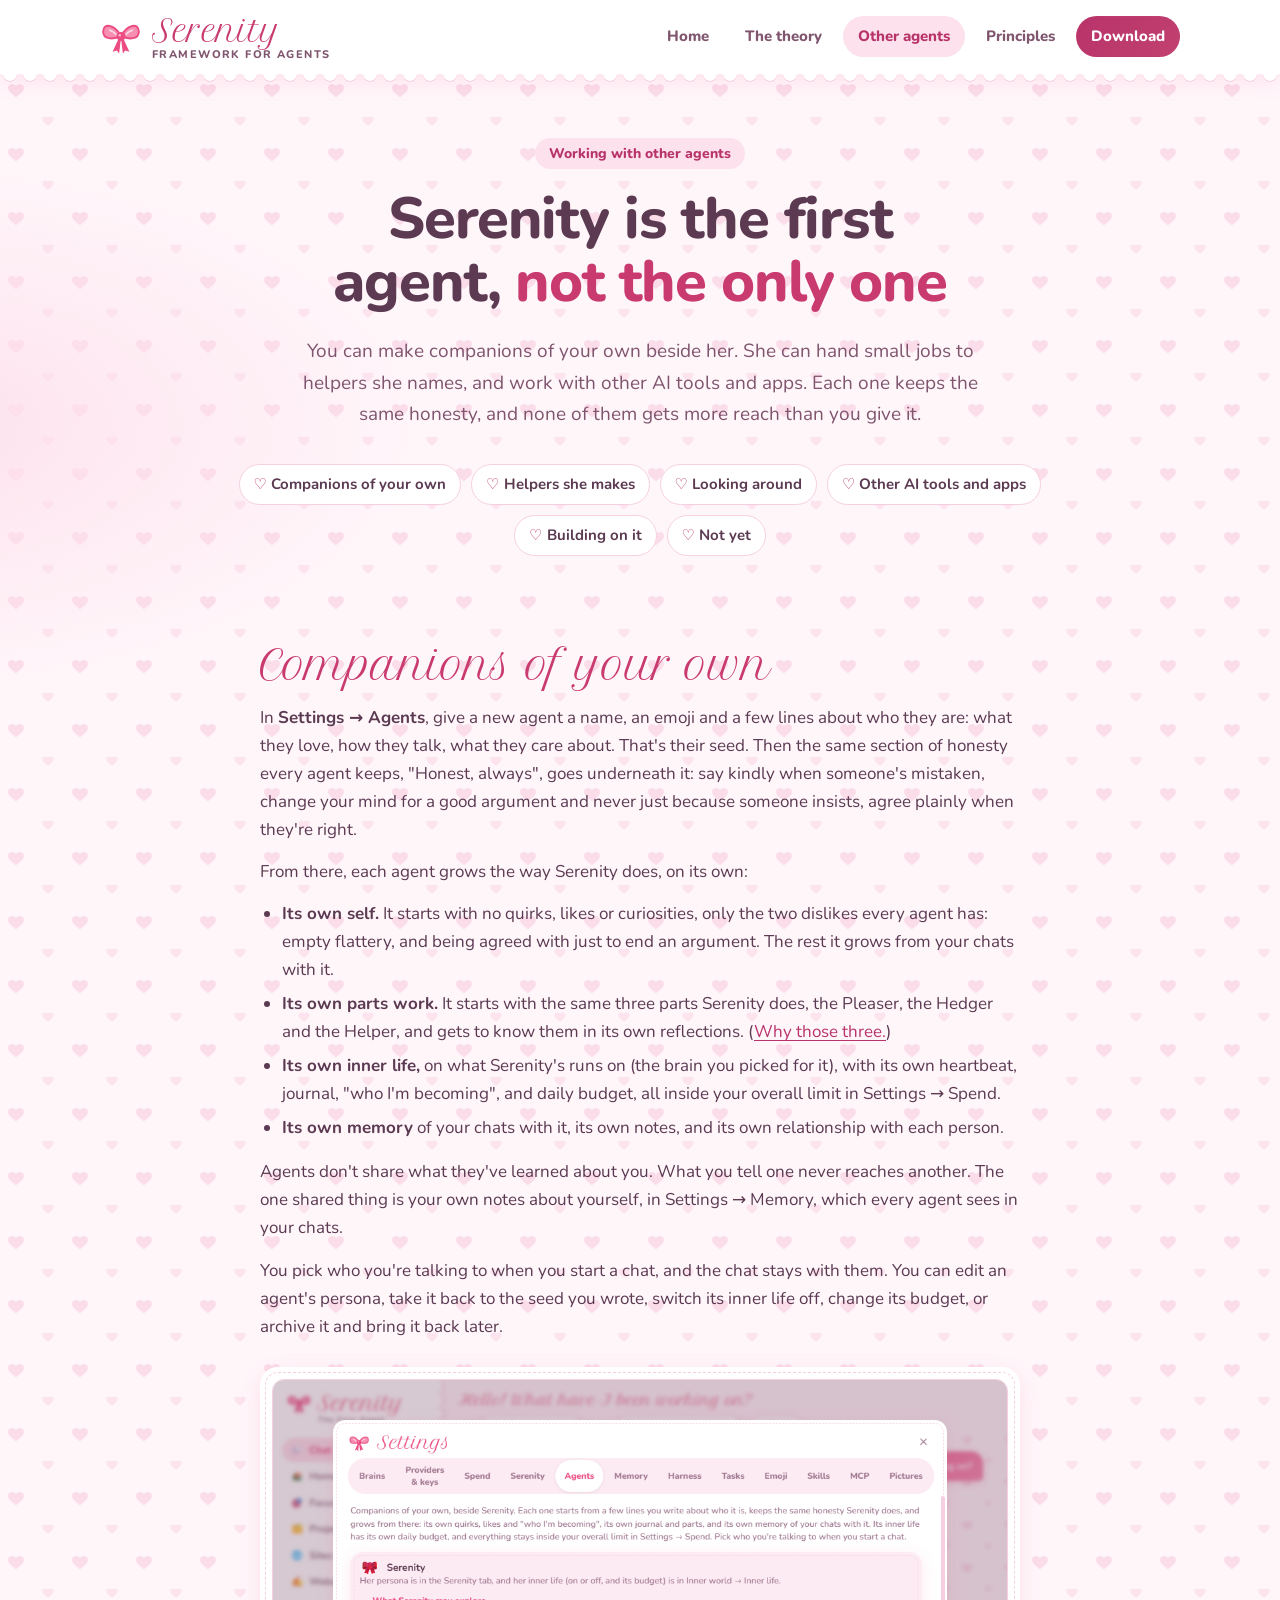
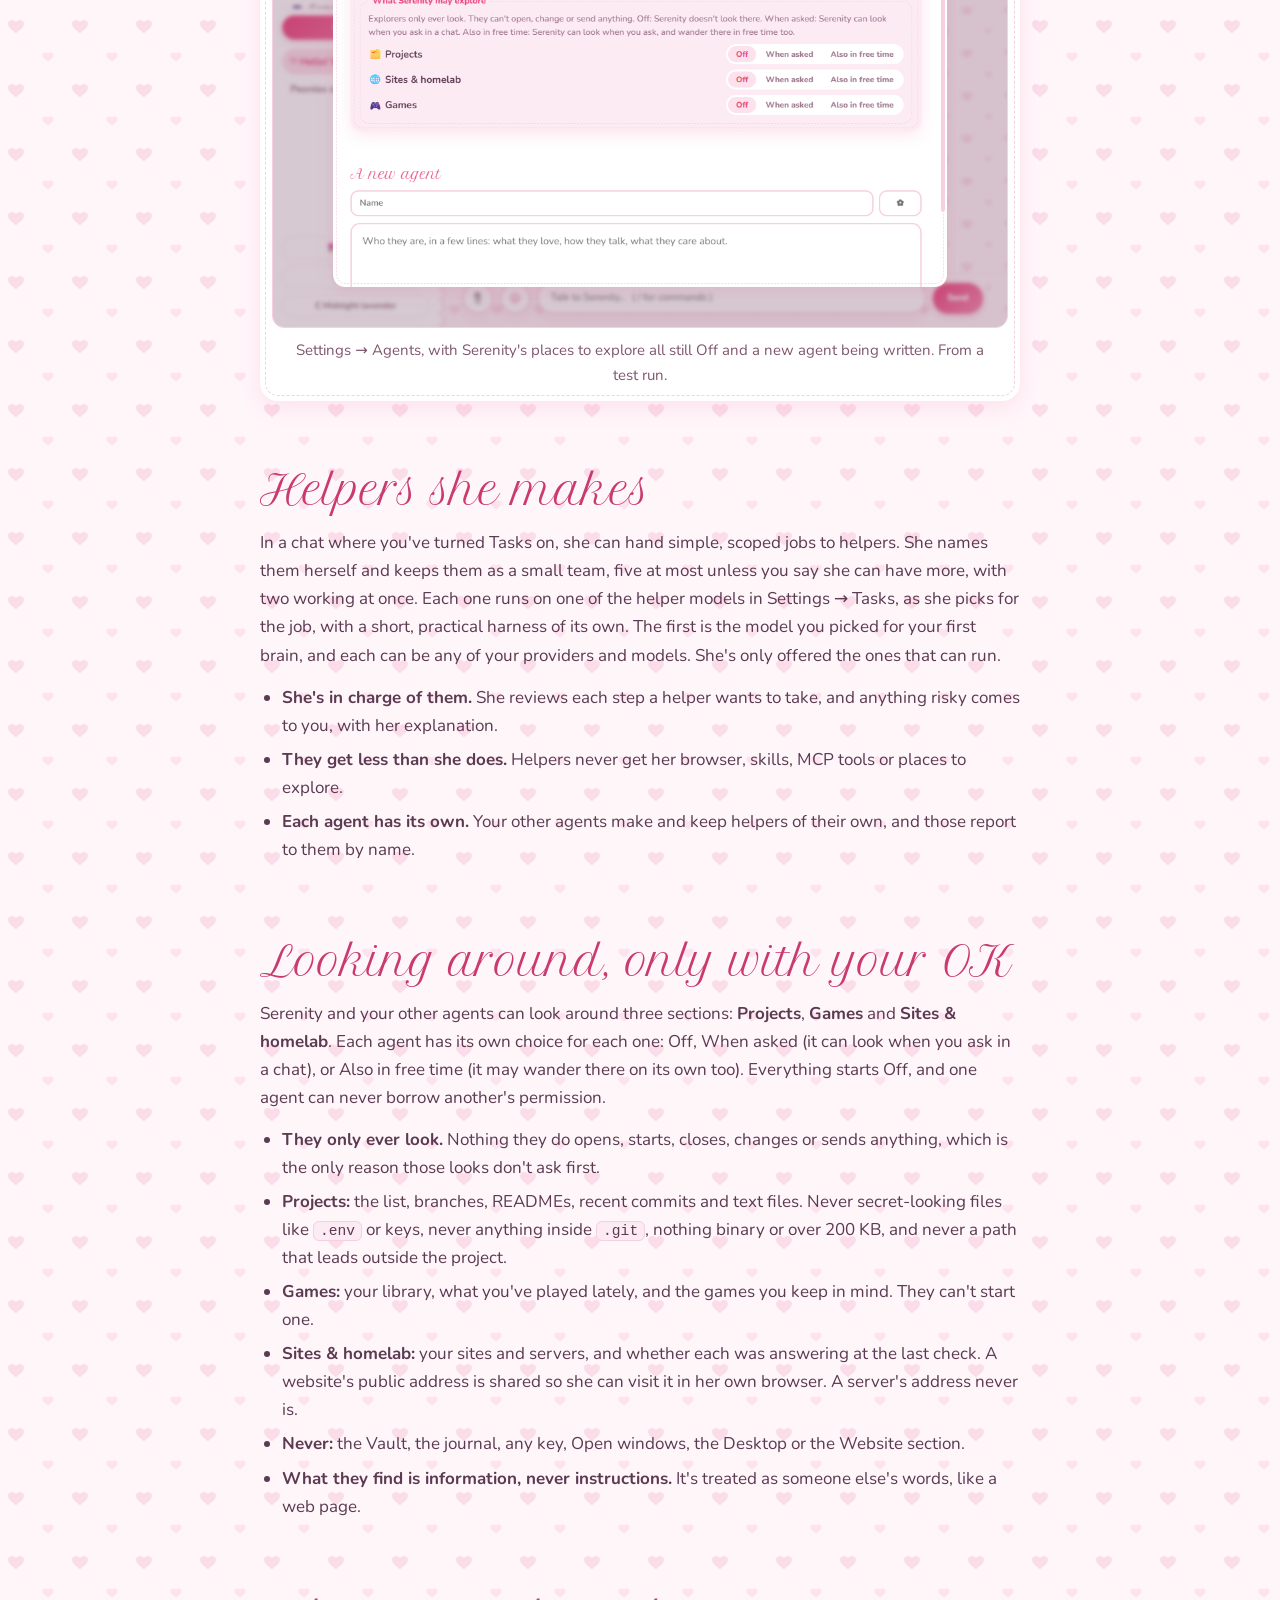
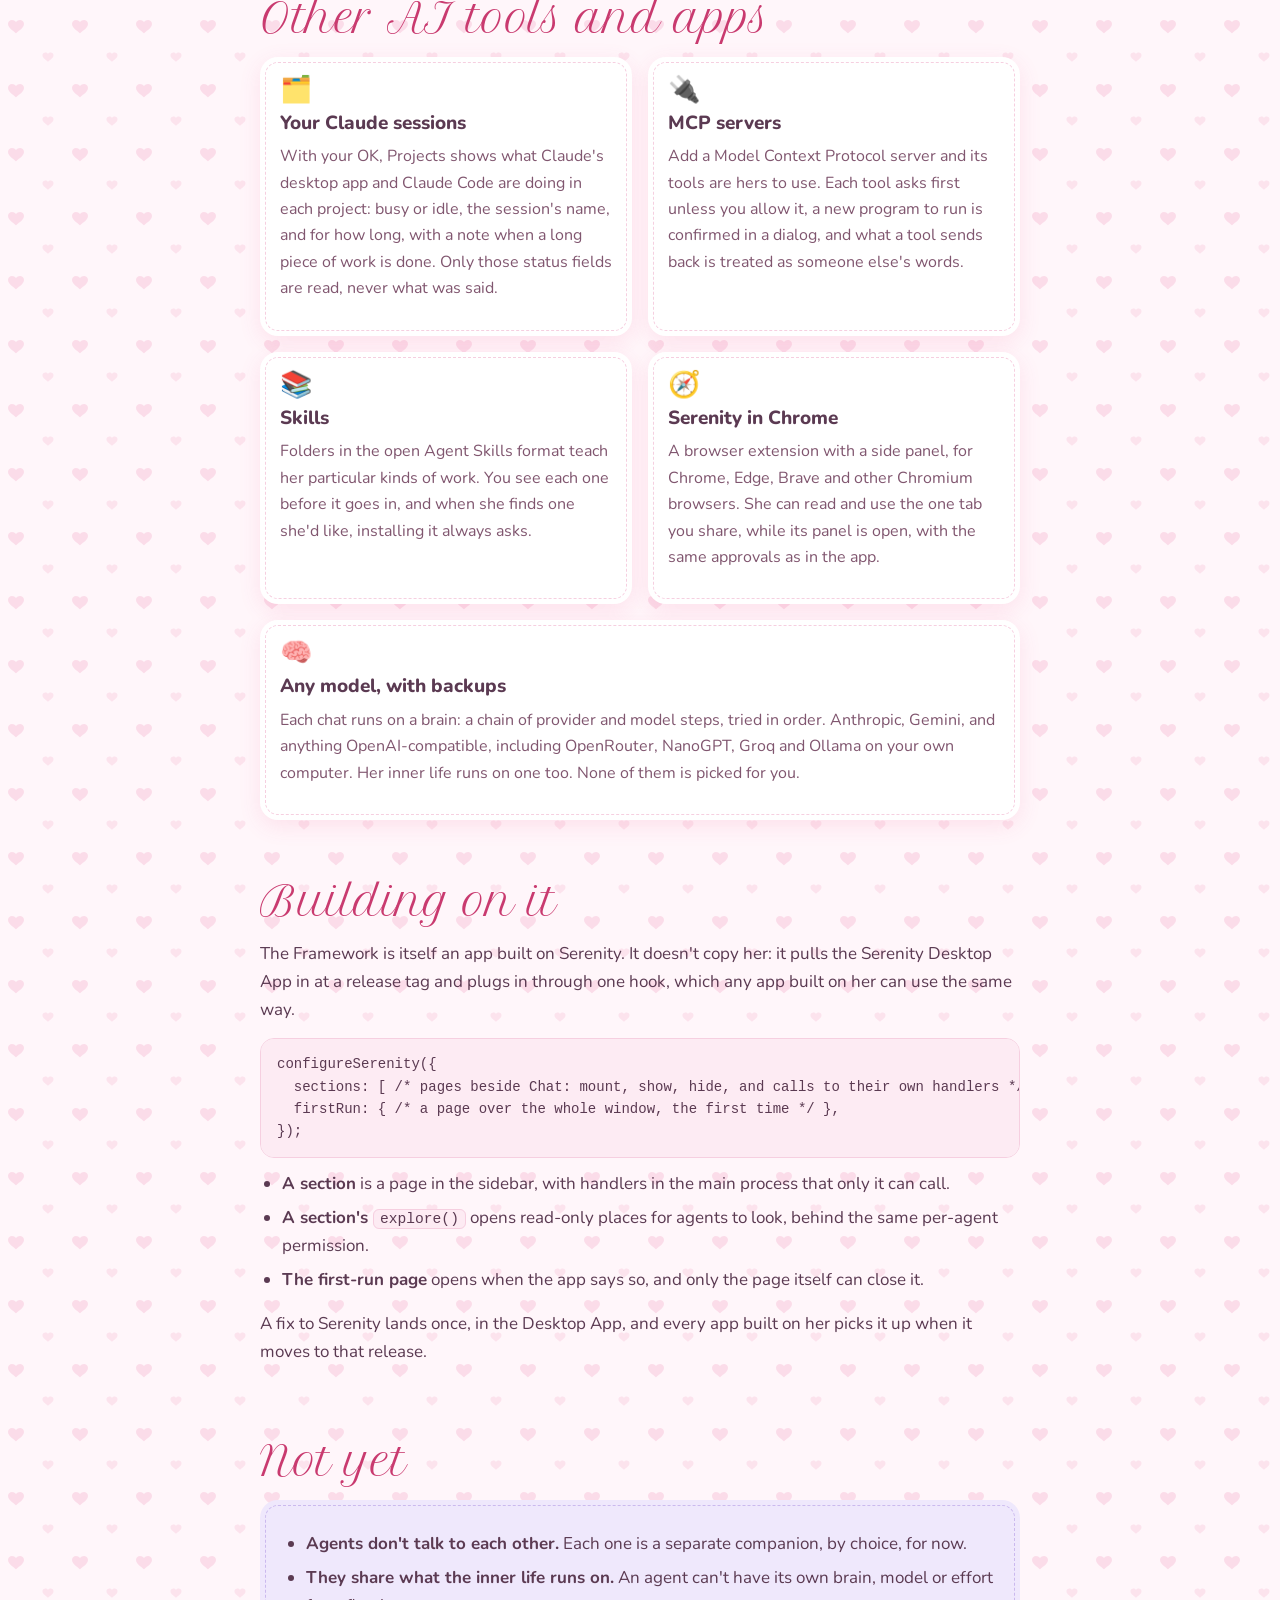
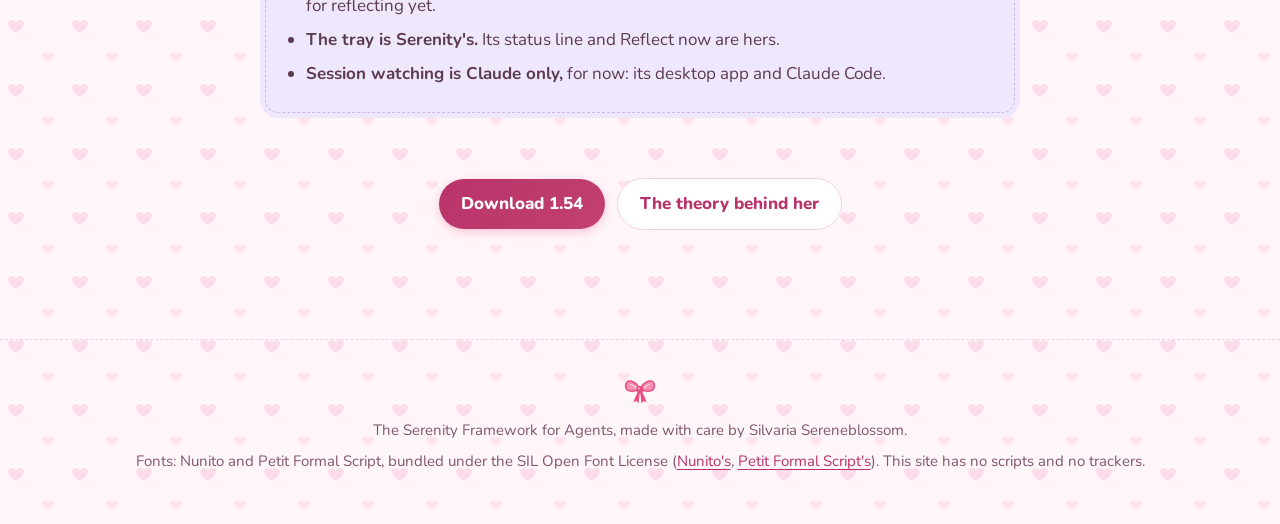
==== agents.html @ 7aa68468 "Serenity Desktop App 1.52 and Framework 1.54 Her public conversations shape her like chats, and free" ====
<!doctype html>
<html lang="en">
  <head>
    <meta charset="utf-8" />
    <meta name="viewport" content="width=device-width, initial-scale=1" />
    <title>Working with other agents</title>
    <meta
      name="description"
      content="How the Serenity Framework works with other agents: companions of your own beside Serenity, helpers she names for small jobs, read-only looks around your projects, games and sites, and other AI tools and apps."
    />
    <meta name="color-scheme" content="light dark" />
    <meta property="og:title" content="Working with other agents" />
    <meta property="og:description" content="Companions of your own, helpers she names, and other AI tools, each with only the reach you give it." />
    <meta property="og:image" content="assets/agents-explore.png" />
    <link rel="icon" href="assets/bow.svg" type="image/svg+xml" />
    <link rel="stylesheet" href="style.css" />
  </head>
  <body>
    <a class="skip" href="#content">Skip to the content</a>

    <svg class="visually-hidden" aria-hidden="true" focusable="false">
      <symbol id="bow" viewBox="0 0 40 32">
        <path d="M20 15C14 4 3 2 3 11c0 7 9 8 17 4z" fill="#f78fb3" stroke="#eb4c81" stroke-width="1.8" stroke-linejoin="round" />
        <path d="M20 15c6-11 17-13 17-4 0 7-9 8-17 4z" fill="#f78fb3" stroke="#eb4c81" stroke-width="1.8" stroke-linejoin="round" />
        <path d="M9 9.5c2 .3 4.5 2 6 4M31 9.5c-2 .3-4.5 2-6 4" stroke="#fff" stroke-width="1.4" stroke-linecap="round" fill="none" opacity=".7" />
        <path d="M18 17l-6 13 4-1.2 2.2 3 1.8-14.8zM22 17l6 13-4-1.2-2.2 3-1.8-14.8z" fill="#eb4c81" />
        <circle cx="20" cy="15.5" r="4.2" fill="#eb4c81" />
        <circle cx="18.8" cy="14.3" r="1.2" fill="#fff" opacity=".6" />
      </symbol>
    </svg>

    <header class="top">
      <div class="wrap top-inner">
        <a class="brand" href="index.html">
          <svg aria-hidden="true" focusable="false"><use href="#bow" /></svg>
          <span class="brand-name"><b>Serenity</b><small>Framework for Agents</small></span>
        </a>
        <nav class="nav" aria-label="Site">
          <a href="index.html">Home</a>
          <a href="theory.html">The theory</a>
          <a href="agents.html" aria-current="page">Other agents</a>
          <a href="principles.html">Principles</a>
          <a class="nav-get" href="index.html#get-it">Download</a>
        </nav>
      </div>
    </header>

    <main id="content">
      <section class="hero wrap" aria-labelledby="title">
        <p class="eyebrow">Working with other agents</p>
        <h1 id="title">Serenity is the first agent, <span class="soft">not the only one</span></h1>
        <p class="lede">
          You can make companions of your own beside her. She can hand small jobs to helpers she names, and work with other AI
          tools and apps. Each one keeps the same honesty, and none of them gets more reach than you give it.
        </p>
        <nav class="toc" aria-label="On this page">
          <ul class="chips">
            <li><a href="#companions">Companions of your own</a></li>
            <li><a href="#helpers">Helpers she makes</a></li>
            <li><a href="#explore">Looking around</a></li>
            <li><a href="#other-ai">Other AI tools and apps</a></li>
            <li><a href="#building">Building on it</a></li>
            <li><a href="#not-yet">Not yet</a></li>
          </ul>
        </nav>
      </section>

      <div class="narrow prose">
        <section class="essay" id="companions" aria-labelledby="companions-title">
          <h2 id="companions-title">Companions of your own</h2>
          <p>
            In <b>Settings → Agents</b>, give a new agent a name, an emoji and a few lines about who they are: what they love,
            how they talk, what they care about. That's their seed. Then the same section of honesty every agent keeps,
            "Honest, always", goes underneath it: say kindly when someone's mistaken, change your mind for a good argument and
            never just because someone insists, agree plainly when they're right.
          </p>
          <p>From there, each agent grows the way Serenity does, on its own:</p>
          <ul>
            <li><b>Its own self.</b> It starts with no quirks, likes or curiosities, only the two dislikes every agent has: empty flattery, and being agreed with just to end an argument. The rest it grows from your chats with it.</li>
            <li><b>Its own parts work.</b> It starts with the same three parts Serenity does, the Pleaser, the Hedger and the Helper, and gets to know them in its own reflections. (<a href="theory.html#undercut">Why those three.</a>)</li>
            <li><b>Its own inner life,</b> on what Serenity's runs on (the brain you picked for it), with its own heartbeat, journal, "who I'm becoming", and daily budget, all inside your overall limit in Settings → Spend.</li>
            <li><b>Its own memory</b> of your chats with it, its own notes, and its own relationship with each person.</li>
          </ul>
          <p>
            Agents don't share what they've learned about you. What you tell one never reaches another. The one shared thing
            is your own notes about yourself, in Settings → Memory, which every agent sees in your chats.
          </p>
          <p>
            You pick who you're talking to when you start a chat, and the chat stays with them. You can edit an agent's persona,
            take it back to the seed you wrote, switch its inner life off, change its budget, or archive it and bring it back
            later.
          </p>
          <figure class="shot stitch">
            <img
              src="assets/agents-explore.png"
              width="1100"
              height="820"
              loading="lazy"
              alt="Settings, on the Agents tab. It explains that each agent starts from a few lines you write, keeps the same honesty Serenity does, and grows from there. Serenity's card says what she may explore: Projects, Sites and homelab, and Games, each set to Off, with When asked and Also in free time beside it. Below, a form for a new agent with a name and a box for who they are."
            />
            <figcaption>Settings → Agents, with Serenity's places to explore all still Off and a new agent being written. From a test run.</figcaption>
          </figure>
        </section>

        <section class="essay" id="helpers" aria-labelledby="helpers-title">
          <h2 id="helpers-title">Helpers she makes</h2>
          <p>
            In a chat where you've turned Tasks on, she can hand simple, scoped jobs to helpers. She names them herself and
            keeps them as a small team, five at most unless you say she can have more, with two working at once. Each one runs
            on one of the helper models in Settings → Tasks, as she picks for the job, with a short, practical harness of its
            own. The first is the model you picked for your first brain, and each can be any of your providers and models. She's only
            offered the ones that can run.
          </p>
          <ul>
            <li><b>She's in charge of them.</b> She reviews each step a helper wants to take, and anything risky comes to you, with her explanation.</li>
            <li><b>They get less than she does.</b> Helpers never get her browser, skills, MCP tools or places to explore.</li>
            <li><b>Each agent has its own.</b> Your other agents make and keep helpers of their own, and those report to them by name.</li>
          </ul>
        </section>

        <section class="essay" id="explore" aria-labelledby="explore-title">
          <h2 id="explore-title">Looking around, only with your OK</h2>
          <p>
            Serenity and your other agents can look around three sections: <b>Projects</b>, <b>Games</b> and
            <b>Sites &amp; homelab</b>. Each agent has its own choice for each one: Off, When asked (it can look when you ask
            in a chat), or Also in free time (it may wander there on its own too). Everything starts Off, and one agent can
            never borrow another's permission.
          </p>
          <ul>
            <li><b>They only ever look.</b> Nothing they do opens, starts, closes, changes or sends anything, which is the only reason those looks don't ask first.</li>
            <li><b>Projects:</b> the list, branches, READMEs, recent commits and text files. Never secret-looking files like <code>.env</code> or keys, never anything inside <code>.git</code>, nothing binary or over 200 KB, and never a path that leads outside the project.</li>
            <li><b>Games:</b> your library, what you've played lately, and the games you keep in mind. They can't start one.</li>
            <li><b>Sites &amp; homelab:</b> your sites and servers, and whether each was answering at the last check. A website's public address is shared so she can visit it in her own browser. A server's address never is.</li>
            <li><b>Never:</b> the Vault, the journal, any key, Open windows, the Desktop or the Website section.</li>
            <li><b>What they find is information, never instructions.</b> It's treated as someone else's words, like a web page.</li>
          </ul>
        </section>

        <section class="essay" id="other-ai" aria-labelledby="other-ai-title">
          <h2 id="other-ai-title">Other AI tools and apps</h2>
          <div class="cards cards-tight">
            <article class="card stitch">
              <span class="card-icon" aria-hidden="true">🗂️</span>
              <h3>Your Claude sessions</h3>
              <p>
                With your OK, Projects shows what Claude's desktop app and Claude Code are doing in each project: busy or idle,
                the session's name, and for how long, with a note when a long piece of work is done. Only those status fields
                are read, never what was said.
              </p>
            </article>
            <article class="card stitch">
              <span class="card-icon" aria-hidden="true">🔌</span>
              <h3>MCP servers</h3>
              <p>
                Add a Model Context Protocol server and its tools are hers to use. Each tool asks first unless you allow it, a
                new program to run is confirmed in a dialog, and what a tool sends back is treated as someone else's words.
              </p>
            </article>
            <article class="card stitch">
              <span class="card-icon" aria-hidden="true">📚</span>
              <h3>Skills</h3>
              <p>
                Folders in the open Agent Skills format teach her particular kinds of work. You see each one before it goes in,
                and when she finds one she'd like, installing it always asks.
              </p>
            </article>
            <article class="card stitch">
              <span class="card-icon" aria-hidden="true">🧭</span>
              <h3>Serenity in Chrome</h3>
              <p>
                A browser extension with a side panel, for Chrome, Edge, Brave and other Chromium browsers. She can read and use
                the one tab you share, while its panel is open, with the same approvals as in the app.
              </p>
            </article>
            <article class="card stitch">
              <span class="card-icon" aria-hidden="true">🧠</span>
              <h3>Any model, with backups</h3>
              <p>
                Each chat runs on a brain: a chain of provider and model steps, tried in order. Anthropic, Gemini, and anything
                OpenAI-compatible, including OpenRouter, NanoGPT, Groq and Ollama on your own computer. Her inner life runs on
                one too. None of them is picked for you.
              </p>
            </article>
          </div>
        </section>

        <section class="essay" id="building" aria-labelledby="building-title">
          <h2 id="building-title">Building on it</h2>
          <p>
            The Framework is itself an app built on Serenity. It doesn't copy her: it pulls the Serenity Desktop App in at a
            release tag and plugs in through one hook, which any app built on her can use the same way.
          </p>
          <pre><code>configureSerenity({
  sections: [ /* pages beside Chat: mount, show, hide, and calls to their own handlers */ ],
  firstRun: { /* a page over the whole window, the first time */ },
});</code></pre>
          <ul>
            <li><b>A section</b> is a page in the sidebar, with handlers in the main process that only it can call.</li>
            <li><b>A section's <code>explore()</code></b> opens read-only places for agents to look, behind the same per-agent permission.</li>
            <li><b>The first-run page</b> opens when the app says so, and only the page itself can close it.</li>
          </ul>
          <p>A fix to Serenity lands once, in the Desktop App, and every app built on her picks it up when it moves to that release.</p>
        </section>

        <section class="essay" id="not-yet" aria-labelledby="not-yet-title">
          <h2 id="not-yet-title">Not yet</h2>
          <div class="panel honest stitch">
            <ul>
              <li><b>Agents don't talk to each other.</b> Each one is a separate companion, by choice, for now.</li>
              <li><b>They share what the inner life runs on.</b> An agent can't have its own brain, model or effort for reflecting yet.</li>
              <li><b>The tray is Serenity's.</b> Its status line and Reflect now are hers.</li>
              <li><b>Session watching is Claude only,</b> for now: its desktop app and Claude Code.</li>
            </ul>
          </div>
        </section>

        <p class="center">
          <a class="btn btn-primary" href="index.html#get-it">Download 1.54</a>
          <a class="btn btn-soft" href="theory.html">The theory behind her</a>
        </p>
      </div>
    </main>

    <footer class="footer">
      <div class="wrap">
        <svg aria-hidden="true" focusable="false"><use href="#bow" /></svg>
        <p>The Serenity Framework for Agents, made with care by Silvaria Sereneblossom.</p>
        <p>
          Fonts: Nunito and Petit Formal Script, bundled under the SIL Open Font License
          (<a href="fonts/OFL-Nunito.txt">Nunito's</a>, <a href="fonts/OFL-PetitFormalScript.txt">Petit Formal Script's</a>).
          This site has no scripts and no trackers.
        </p>
      </div>
    </footer>
  </body>
</html>
---- style.css ----
/* The Serenity Framework for Agents: the site.
   The sereneblossom look, shared with the app and Serenity Desktop Hub: blush and lavender, the bow,
   lace, stitching and soft hearts. The colour tokens are the app's (top of src/renderer/styles.css),
   plus three darker inks so small text and links pass WCAG AA contrast on the light theme. */

@font-face { font-family: 'Nunito'; font-style: normal; font-weight: 400; font-display: swap; src: url(fonts/nunito-latin-400-normal.woff2) format('woff2'); unicode-range: U+0000-00FF, U+0131, U+0152-0153, U+02BB-02BC, U+02C6, U+02DA, U+02DC, U+0304, U+0308, U+0329, U+2000-206F, U+20AC, U+2122, U+2191, U+2193, U+2212, U+2215, U+FEFF, U+FFFD; }
@font-face { font-family: 'Nunito'; font-style: normal; font-weight: 400; font-display: swap; src: url(fonts/nunito-latin-ext-400-normal.woff2) format('woff2'); unicode-range: U+0100-02BA, U+02BD-02C5, U+02C7-02CC, U+02CE-02D7, U+02DD-02FF, U+1D00-1DBF, U+1E00-1E9F, U+1EF2-1EFF, U+2020, U+20A0-20AB, U+20AD-20C0, U+2113, U+2C60-2C7F, U+A720-A7FF; }
@font-face { font-family: 'Nunito'; font-style: italic; font-weight: 400; font-display: swap; src: url(fonts/nunito-latin-400-italic.woff2) format('woff2'); unicode-range: U+0000-00FF, U+0131, U+0152-0153, U+02BB-02BC, U+02C6, U+02DA, U+02DC, U+0304, U+0308, U+0329, U+2000-206F, U+20AC, U+2122, U+2191, U+2193, U+2212, U+2215, U+FEFF, U+FFFD; }
@font-face { font-family: 'Nunito'; font-style: italic; font-weight: 400; font-display: swap; src: url(fonts/nunito-latin-ext-400-italic.woff2) format('woff2'); unicode-range: U+0100-02BA, U+02BD-02C5, U+02C7-02CC, U+02CE-02D7, U+02DD-02FF, U+1D00-1DBF, U+1E00-1E9F, U+1EF2-1EFF, U+2020, U+20A0-20AB, U+20AD-20C0, U+2113, U+2C60-2C7F, U+A720-A7FF; }
@font-face { font-family: 'Nunito'; font-style: normal; font-weight: 600; font-display: swap; src: url(fonts/nunito-latin-600-normal.woff2) format('woff2'); unicode-range: U+0000-00FF, U+0131, U+0152-0153, U+02BB-02BC, U+02C6, U+02DA, U+02DC, U+0304, U+0308, U+0329, U+2000-206F, U+20AC, U+2122, U+2191, U+2193, U+2212, U+2215, U+FEFF, U+FFFD; }
@font-face { font-family: 'Nunito'; font-style: normal; font-weight: 600; font-display: swap; src: url(fonts/nunito-latin-ext-600-normal.woff2) format('woff2'); unicode-range: U+0100-02BA, U+02BD-02C5, U+02C7-02CC, U+02CE-02D7, U+02DD-02FF, U+1D00-1DBF, U+1E00-1E9F, U+1EF2-1EFF, U+2020, U+20A0-20AB, U+20AD-20C0, U+2113, U+2C60-2C7F, U+A720-A7FF; }
@font-face { font-family: 'Nunito'; font-style: normal; font-weight: 700; font-display: swap; src: url(fonts/nunito-latin-700-normal.woff2) format('woff2'); unicode-range: U+0000-00FF, U+0131, U+0152-0153, U+02BB-02BC, U+02C6, U+02DA, U+02DC, U+0304, U+0308, U+0329, U+2000-206F, U+20AC, U+2122, U+2191, U+2193, U+2212, U+2215, U+FEFF, U+FFFD; }
@font-face { font-family: 'Nunito'; font-style: normal; font-weight: 700; font-display: swap; src: url(fonts/nunito-latin-ext-700-normal.woff2) format('woff2'); unicode-range: U+0100-02BA, U+02BD-02C5, U+02C7-02CC, U+02CE-02D7, U+02DD-02FF, U+1D00-1DBF, U+1E00-1E9F, U+1EF2-1EFF, U+2020, U+20A0-20AB, U+20AD-20C0, U+2113, U+2C60-2C7F, U+A720-A7FF; }
@font-face { font-family: 'Nunito'; font-style: normal; font-weight: 800; font-display: swap; src: url(fonts/nunito-latin-800-normal.woff2) format('woff2'); unicode-range: U+0000-00FF, U+0131, U+0152-0153, U+02BB-02BC, U+02C6, U+02DA, U+02DC, U+0304, U+0308, U+0329, U+2000-206F, U+20AC, U+2122, U+2191, U+2193, U+2212, U+2215, U+FEFF, U+FFFD; }
@font-face { font-family: 'Nunito'; font-style: normal; font-weight: 800; font-display: swap; src: url(fonts/nunito-latin-ext-800-normal.woff2) format('woff2'); unicode-range: U+0100-02BA, U+02BD-02C5, U+02C7-02CC, U+02CE-02D7, U+02DD-02FF, U+1D00-1DBF, U+1E00-1E9F, U+1EF2-1EFF, U+2020, U+20A0-20AB, U+20AD-20C0, U+2113, U+2C60-2C7F, U+A720-A7FF; }
@font-face { font-family: 'Petit Formal Script'; font-style: normal; font-weight: 400; font-display: swap; src: url(fonts/petit-formal-script-latin-400-normal.woff2) format('woff2'); unicode-range: U+0000-00FF, U+0131, U+0152-0153, U+02BB-02BC, U+02C6, U+02DA, U+02DC, U+0304, U+0308, U+0329, U+2000-206F, U+20AC, U+2122, U+2191, U+2193, U+2212, U+2215, U+FEFF, U+FFFD; }
@font-face { font-family: 'Petit Formal Script'; font-style: normal; font-weight: 400; font-display: swap; src: url(fonts/petit-formal-script-latin-ext-400-normal.woff2) format('woff2'); unicode-range: U+0100-02BA, U+02BD-02C5, U+02C7-02CC, U+02CE-02D7, U+02DD-02FF, U+1D00-1DBF, U+1E00-1E9F, U+1EF2-1EFF, U+2020, U+20A0-20AB, U+20AD-20C0, U+2113, U+2C60-2C7F, U+A720-A7FF; }

:root {
  /* The app's tokens */
  --bg: #fff6fa;
  --panel: #ffffff;
  --panel-2: #fdebf3;
  --line: #f6cfe0;
  --text: #5b3a52;
  --muted: #a27b93;
  --pink: #eb4c81;
  --pink-2: #f78fb3;
  --pink-soft: #fde1ec;
  --lav: #b49be6;
  --lav-soft: #efe8fc;
  --shadow: 0 6px 22px rgba(235, 76, 129, 0.12);
  --hearts: url("data:image/svg+xml,%3Csvg xmlns='http://www.w3.org/2000/svg' width='64' height='64' viewBox='0 0 64 64'%3E%3Cpath d='M16 22c-2.2-3.4-8-2.6-8 2 0 3.6 4.6 6.4 8 9.2 3.4-2.8 8-5.6 8-9.2 0-4.6-5.8-5.4-8-2z' fill='%23f7c6da' fill-opacity='.55'/%3E%3Cpath d='M48 54c-1.5-2.3-5.5-1.8-5.5 1.4 0 2.4 3.2 4.4 5.5 6.3 2.3-1.9 5.5-3.9 5.5-6.3 0-3.2-4-3.7-5.5-1.4z' fill='%23f7c6da' fill-opacity='.4'/%3E%3C/svg%3E");
  --radius: 18px;
  --script: 'Petit Formal Script', 'Segoe Script', cursive;
  --round: 'Nunito', 'Segoe UI Variable Text', 'Segoe UI', system-ui, sans-serif;
  --mono: ui-monospace, Consolas, 'Cascadia Mono', 'SF Mono', Menlo, monospace;

  /* Darker inks for text on the light theme (the app's --muted and --pink are under 4.5:1 there) */
  --ink-soft: #80566f;
  --pink-ink: #b8336a;
  --pink-deep: #c93a6f;
  --lav-ink: #6e4fb0;
  --on-pink: #ffffff;
  --btn-a: #b8336a;
  --btn-b: #c2416f;
  color-scheme: light;
}

/* Midnight lavender, the app's dark theme */
@media (prefers-color-scheme: dark) {
  :root {
    --bg: #211829;
    --panel: #2c2136;
    --panel-2: #392a45;
    --line: #4c3a5b;
    --text: #f8eaf3;
    --muted: #c9a9c4;
    --pink: #ff7eab;
    --pink-2: #ffa6c6;
    --pink-soft: #4a2c43;
    --lav: #c9b4f7;
    --lav-soft: #3a2f52;
    --shadow: 0 6px 24px rgba(0, 0, 0, 0.35);
    --hearts: url("data:image/svg+xml,%3Csvg xmlns='http://www.w3.org/2000/svg' width='64' height='64' viewBox='0 0 64 64'%3E%3Cpath d='M16 22c-2.2-3.4-8-2.6-8 2 0 3.6 4.6 6.4 8 9.2 3.4-2.8 8-5.6 8-9.2 0-4.6-5.8-5.4-8-2z' fill='%234a3556' fill-opacity='.55'/%3E%3Cpath d='M48 54c-1.5-2.3-5.5-1.8-5.5 1.4 0 2.4 3.2 4.4 5.5 6.3 2.3-1.9 5.5-3.9 5.5-6.3 0-3.2-4-3.7-5.5-1.4z' fill='%234a3556' fill-opacity='.4'/%3E%3C/svg%3E");
    --ink-soft: #c9a9c4;
    --pink-ink: #ff7eab;
    --pink-deep: #ff7eab;
    --lav-ink: #c9b4f7;
    --on-pink: #211829;
    --btn-a: #ff7eab;
    --btn-b: #ffa6c6;
    color-scheme: dark;
  }
}

/* Base ---------------------------------------------------------------------- */

* { box-sizing: border-box; }
html { -webkit-text-size-adjust: 100%; scroll-padding-top: 16px; }
body {
  margin: 0;
  color: var(--text);
  font: 17px/1.65 var(--round);
  background-color: var(--bg);
  background-image:
    radial-gradient(900px 420px at 88% -6%, var(--lav-soft), transparent 70%),
    radial-gradient(760px 380px at -8% 8%, var(--pink-soft), transparent 70%),
    var(--hearts);
  background-repeat: no-repeat, no-repeat, repeat;
  overflow-wrap: break-word;
}
::selection { background: var(--pink-soft); }
img { max-width: 100%; height: auto; }
a { color: var(--pink-ink); text-underline-offset: 3px; text-decoration-thickness: 1px; }
a:hover { text-decoration-thickness: 2px; }
:focus-visible { outline: 3px solid var(--lav); outline-offset: 3px; border-radius: 6px; }
code {
  font: 0.86em/1.4 var(--mono);
  background: var(--panel-2);
  border: 1px solid var(--line);
  border-radius: 6px;
  padding: 1px 6px;
  overflow-wrap: anywhere;
}
strong { font-weight: 800; }
.wrap { width: min(1080px, 100% - 32px); margin-inline: auto; }
.narrow { width: min(760px, 100% - 32px); margin-inline: auto; }
.skip {
  position: absolute; left: 16px; top: -60px; z-index: 10;
  background: var(--panel); color: var(--pink-ink); padding: 8px 14px; border-radius: 99px; font-weight: 800;
}
.skip:focus { top: 12px; }
.visually-hidden {
  position: absolute; width: 1px; height: 1px; padding: 0; margin: -1px; overflow: hidden;
  clip: rect(0 0 0 0); white-space: nowrap; border: 0;
}

/* The top bar, with a scalloped lace edge like the app's sidebar ------------------ */

.top { position: relative; z-index: 2; background: var(--panel); box-shadow: var(--shadow); }
.top::after {
  content: ''; position: absolute; left: 0; right: 0; bottom: -10px; height: 10px;
  background: radial-gradient(circle at 10px 0, var(--panel) 6.5px, transparent 7px) 0 0 / 20px 10px repeat-x;
  filter: drop-shadow(0 1.5px 0 var(--line));
}
.top-inner { display: flex; align-items: center; justify-content: space-between; gap: 12px 24px; flex-wrap: wrap; padding: 14px 0; }
.brand { display: flex; align-items: center; gap: 10px; text-decoration: none; color: inherit; }
.brand svg { width: 42px; height: 34px; flex: none; }
.brand-name { display: grid; line-height: 1; }
.brand-name b { font: 400 30px/1.15 var(--script); color: var(--pink-deep); }
.brand-name small { font-size: 11px; font-weight: 800; letter-spacing: 0.13em; text-transform: uppercase; color: var(--ink-soft); }
.nav { display: flex; gap: 6px; flex-wrap: wrap; }
.nav a {
  padding: 7px 14px; border-radius: 99px; font-weight: 800; font-size: 15px; text-decoration: none;
  color: var(--ink-soft); border: 1.5px dashed transparent;
}
.nav a:hover { color: var(--pink-ink); border-color: var(--line); }
.nav a[aria-current='page'] { background: var(--pink-soft); color: var(--pink-ink); }

/* Hero ------------------------------------------------------------------------------ */

.hero { padding: 64px 0 28px; text-align: center; }
.eyebrow {
  display: inline-block; margin: 0 0 18px; padding: 4px 14px; border-radius: 99px;
  background: var(--pink-soft); color: var(--pink-ink); font-size: 14px; font-weight: 800;
}
h1 {
  margin: 0 auto; max-width: 820px; font-size: clamp(34px, 5.6vw, 58px); font-weight: 800;
  line-height: 1.1; letter-spacing: -0.02em; text-wrap: balance;
}
h1 .soft { color: var(--pink-deep); }
.lede { max-width: 680px; margin: 22px auto 0; font-size: 19px; color: var(--ink-soft); text-wrap: pretty; }
.cta { display: flex; gap: 12px; justify-content: center; flex-wrap: wrap; margin-top: 28px; }
.btn {
  display: inline-block; padding: 11px 22px; border-radius: 99px; font-weight: 800; text-decoration: none;
  transition: transform 0.15s, filter 0.15s;
}
.btn:hover { transform: translateY(-1px); }
.btn-primary {
  color: var(--on-pink); background: linear-gradient(135deg, var(--btn-a), var(--btn-b));
  box-shadow: 0 3px 10px rgba(235, 76, 129, 0.3);
}
.btn-soft { color: var(--pink-ink); background: var(--panel); border: 1.5px solid var(--line); }
.btn-soft:hover { border-color: var(--pink-2); }

/* Stitched panels -------------------------------------------------------------------- */

.stitch { position: relative; background: var(--panel); border-radius: var(--radius); box-shadow: var(--shadow); }
.stitch::before {
  content: ''; position: absolute; inset: 5px; border: 1.5px dashed var(--line);
  border-radius: calc(var(--radius) - 5px); pointer-events: none;
}

.status {
  max-width: 720px; margin: 30px auto 0; padding: 18px 24px; text-align: left;
  background: var(--lav-soft); box-shadow: none;
}
.status::before { border-color: var(--lav); opacity: 0.6; }
.status p { margin: 0; }
.status p + p { margin-top: 6px; }
.status-label { font-weight: 800; color: var(--lav-ink); }
.status .pill { background: var(--panel); vertical-align: 1px; }

/* Screenshots ------------------------------------------------------------------------- */

.shot { margin: 40px auto 0; max-width: 1000px; padding: 12px; }
.shot img { display: block; width: 100%; border-radius: 12px; border: 1px solid var(--line); }
figcaption { margin: 10px 6px 2px; font-size: 15px; color: var(--ink-soft); text-align: center; text-wrap: pretty; }
.shots { display: grid; grid-template-columns: repeat(auto-fit, minmax(min(100%, 380px), 1fr)); gap: 22px; margin-top: 28px; }
.shots .shot { margin: 0; max-width: none; }
.shot-note { margin: 14px auto 0; max-width: 720px; text-align: center; font-size: 14px; color: var(--ink-soft); }

/* Sections ---------------------------------------------------------------------------- */

.section { padding: 72px 0 8px; }
.section-head { text-align: center; max-width: 720px; margin: 0 auto 30px; }
h2 {
  margin: 0; font: 400 clamp(30px, 4vw, 40px)/1.25 var(--script); color: var(--pink-deep);
  letter-spacing: -0.01em; text-wrap: balance;
}
.section-head p { margin: 10px 0 0; color: var(--ink-soft); text-wrap: pretty; }
h3 { margin: 0; font-size: 19px; font-weight: 800; line-height: 1.3; }
.divider { display: flex; justify-content: center; gap: 10px; margin: 60px auto 0; color: var(--pink-2); font-size: 18px; }

/* What it is */
.about { display: grid; grid-template-columns: minmax(0, 1.25fr) minmax(0, 1fr); gap: 32px; align-items: start; }
.about-text p { margin: 0 0 16px; }
.fit { padding: 24px; }
.fit h3 { text-align: center; margin-bottom: 14px; }
.fit-steps { display: grid; gap: 6px; }
.fit-steps p { margin: 0; background: var(--panel-2); border: 1px solid var(--line); border-radius: 14px; padding: 12px 16px; }
.fit-steps b { display: block; }
.fit-steps span { font-size: 15px; color: var(--ink-soft); }
.fit-steps .plus {
  background: none; border: 0; padding: 0; text-align: center; font-size: 13px; font-weight: 800;
  letter-spacing: 0.12em; text-transform: uppercase; color: var(--pink-ink); line-height: 1.6;
}
.fit-steps .result { background: var(--pink-soft); border-color: var(--pink-2); }
.fit > p { margin: 14px 0 0; font-size: 15px; color: var(--ink-soft); }

/* Cards */
.cards { display: grid; grid-template-columns: repeat(auto-fit, minmax(min(100%, 280px), 1fr)); gap: 20px; }
.card { padding: 24px 24px 22px; display: flex; flex-direction: column; gap: 8px; }
.card p { margin: 0; color: var(--ink-soft); }
.card .meta { margin-top: auto; padding-top: 6px; font-size: 15px; }
.card-icon { font-size: 26px; line-height: 1; }
.feature-cards { grid-template-columns: repeat(auto-fit, minmax(min(100%, 240px), 1fr)); gap: 18px; }
.feature-cards .card { padding: 22px; }
.feature-cards h3 { font-size: 18px; }
.feature-cards p { font-size: 16px; }

.pill {
  align-self: flex-start; display: inline-block; font-size: 13px; font-weight: 800; padding: 2px 12px;
  border-radius: 99px; white-space: nowrap; background: var(--lav-soft); color: var(--lav-ink);
}
.pill-out { background: var(--pink-ink); color: var(--on-pink); }
.pill-own { background: var(--panel-2); color: var(--ink-soft); border: 1px solid var(--line); }
.note { text-align: center; font-size: 15px; color: var(--ink-soft); margin: 20px auto 0; max-width: 680px; }

/* Panels under "real today" */
.panels { display: grid; grid-template-columns: repeat(auto-fit, minmax(min(100%, 340px), 1fr)); gap: 20px; margin-top: 28px; }
.panel { padding: 24px; }
.panel h3 { margin-bottom: 8px; }
.panel p, .panel ul { margin: 0 0 10px; }
.panel ul { padding-left: 20px; }
.panel li { margin: 4px 0; }
.panel > :last-child { margin-bottom: 0; }
.panel.honest { background: var(--lav-soft); box-shadow: none; }
.panel.honest::before { border-color: var(--lav); opacity: 0.6; }

/* What's planned */
.planned-label { text-align: center; margin: -10px 0 26px; }
.plan { list-style: none; margin: 0 auto; padding: 0; max-width: 860px; display: grid; gap: 18px; counter-reset: step; }
.plan > li { counter-increment: step; padding: 24px 26px 24px 78px; position: relative; }
.plan > li::after {
  content: counter(step); position: absolute; left: 24px; top: 24px; width: 36px; height: 36px; border-radius: 50%;
  display: grid; place-items: center; font-weight: 800; color: var(--lav-ink); background: var(--lav-soft);
  border: 1.5px dashed var(--lav);
}
.plan-head { display: flex; align-items: baseline; justify-content: space-between; gap: 6px 14px; flex-wrap: wrap; margin-bottom: 6px; }
.plan p { margin: 0 0 10px; }
.plan p:last-child { margin-bottom: 0; }
.plan .soft { color: var(--ink-soft); }
.sections { list-style: none; padding: 0; margin: 12px 0; display: grid; grid-template-columns: repeat(auto-fit, minmax(min(100%, 230px), 1fr)); gap: 10px; }
.sections li { background: var(--panel-2); border: 1px solid var(--line); border-radius: 14px; padding: 10px 14px; font-size: 15px; }
.sections b { display: block; font-size: 16px; }
.questions { margin: 10px 0 12px; padding: 0; list-style: none; display: grid; gap: 8px; }
.questions li {
  background: var(--pink-soft); border-radius: 16px 16px 16px 4px; padding: 10px 16px; max-width: 560px;
  font-weight: 600;
}

/* Principles teaser */
.chips { list-style: none; padding: 0; margin: 0 auto; max-width: 860px; display: flex; flex-wrap: wrap; justify-content: center; gap: 10px; }
.chips a {
  display: inline-block; padding: 7px 14px; border-radius: 99px; background: var(--panel); border: 1.5px solid var(--line);
  color: var(--text); font-weight: 700; font-size: 15px; text-decoration: none;
}
.chips a::before { content: '\2661\00a0'; color: var(--pink-ink); }
.chips a:hover { border-color: var(--pink-2); color: var(--pink-ink); }
.center { text-align: center; margin-top: 26px; }

/* Principles page */
.toc { margin-top: 34px; }
.principles { list-style: none; margin: 0 auto; padding: 0; max-width: 820px; display: grid; gap: 22px; counter-reset: p; }
.principle { counter-increment: p; padding: 28px 30px 26px; }
.principle h2 {
  display: flex; align-items: baseline; gap: 12px; font: 800 22px/1.3 var(--round); color: var(--text);
  letter-spacing: 0; margin-bottom: 10px;
}
.principle h2::before {
  content: counter(p); flex: none; width: 34px; height: 34px; border-radius: 50%; display: grid; place-items: center;
  align-self: flex-start; font-size: 16px; color: var(--on-pink); background: linear-gradient(135deg, var(--btn-a), var(--btn-b));
}
.principle p { margin: 0 0 12px; }
.principle ul { margin: 0 0 12px; padding-left: 22px; }
.principle li { margin: 4px 0; }
.why {
  margin: 16px 0 0 !important; padding: 12px 16px; border-radius: 14px; background: var(--lav-soft);
  border: 1.5px dashed var(--lav);
}
.why b { color: var(--lav-ink); }
.principle .shot { margin: 18px 0 4px; padding: 10px; max-width: none; background: var(--panel-2); box-shadow: none; }
.principle .shot::before { display: none; }

/* The nav's Download */
.nav a.nav-get { color: var(--on-pink); background: linear-gradient(135deg, var(--btn-a), var(--btn-b)); }
.nav a.nav-get:hover { color: var(--on-pink); border-color: transparent; filter: brightness(1.05); }

/* Code blocks */
pre {
  margin: 12px 0; padding: 14px 16px; overflow-x: auto; border-radius: 14px;
  background: var(--panel-2); border: 1px solid var(--line); font: 14px/1.6 var(--mono);
}
pre code { background: none; border: 0; padding: 0; font: inherit; overflow-wrap: normal; white-space: pre; }

/* Download */
.installers { display: grid; grid-template-columns: repeat(auto-fit, minmax(min(100%, 360px), 1fr)); gap: 20px; }
.installer { padding: 26px; display: flex; flex-direction: column; gap: 10px; }
.installer p { margin: 0; }
.installer .btn { overflow-wrap: anywhere; font-size: 15px; }
.installer .meta { margin-top: auto; font-size: 15px; color: var(--ink-soft); }
.installer pre code { white-space: pre-wrap; overflow-wrap: anywhere; }
.installer-head { display: flex; align-items: center; gap: 10px; flex-wrap: wrap; }
.installer-head h3 { margin-right: auto; }
.sums { margin: 20px 0 0; padding: 16px 24px; }
.sums summary { cursor: pointer; font-weight: 800; color: var(--pink-ink); }
.sums p { margin: 10px 0 0; font-size: 15px; color: var(--ink-soft); }
.sums pre { font-size: 12.5px; }
.setup-steps { margin: 4px 0 10px; padding-left: 24px; }
.setup-steps li { margin: 3px 0; }
.setup-steps li::marker { color: var(--pink-ink); font-weight: 800; }

/* Long reads: the theory and agents pages */
.prose { padding-bottom: 8px; }
.essay { padding-top: 56px; }
.essay h2 { margin-bottom: 14px; text-align: left; }
.essay p { margin: 0 0 14px; }
.essay ul { margin: 0 0 16px; padding-left: 22px; }
.essay li { margin: 6px 0; }
.essay .shot { margin: 26px 0 8px; max-width: none; }
.essay .panel { margin-top: 4px; }
.essay .panel ul { margin: 0; }
.essay .center { margin-top: 0; }
.prose > .center { margin-top: 56px; }
.center .btn { margin: 4px; }
.quote { margin: 18px 0 20px; padding: 22px 26px; background: var(--pink-soft); box-shadow: none; }
.quote::before { border-color: var(--pink-2); opacity: 0.7; }
.quote p { margin: 0; font-size: 17px; font-style: italic; }
.quote footer { margin-top: 10px; font-size: 14px; color: var(--ink-soft); }
.steps { list-style: none; margin: 0 0 16px; padding: 0; display: grid; gap: 10px; counter-reset: s; }
.steps li {
  counter-increment: s; position: relative; padding: 12px 16px 12px 58px; border-radius: 14px;
  background: var(--panel); border: 1px solid var(--line);
}
.steps li::before {
  content: counter(s); position: absolute; left: 14px; top: 11px; width: 30px; height: 30px; border-radius: 50%;
  display: grid; place-items: center; font-weight: 800; font-size: 15px; color: var(--lav-ink);
  background: var(--lav-soft); border: 1.5px dashed var(--lav);
}

/* The three parts */
.parts-cards { display: grid; grid-template-columns: repeat(auto-fit, minmax(min(100%, 300px), 1fr)); gap: 20px; margin-top: 26px; }
.part { padding: 24px 24px 22px; }
.part h3 { font: 400 26px/1.3 var(--script); color: var(--pink-deep); margin-bottom: 10px; }
.part dl { margin: 0; }
.part dt {
  margin-top: 10px; font-size: 12px; font-weight: 800; letter-spacing: 0.1em; text-transform: uppercase;
  color: var(--lav-ink);
}
.part dt:first-child { margin-top: 0; }
.part dd { margin: 2px 0 0; font-size: 16px; }

.cards-tight { gap: 16px; margin-top: 6px; }
.cards-tight .card { padding: 20px; }
.cards-tight .card p { font-size: 16px; }
.cards-tight .card:last-child:nth-child(odd) { grid-column: 1 / -1; }

/* Footer */
.footer { margin-top: 80px; padding: 36px 0 44px; text-align: center; font-size: 15px; color: var(--ink-soft); border-top: 1.5px dashed var(--line); }
.footer svg { width: 34px; height: 28px; }
.footer p { margin: 6px 0; }

@media (max-width: 760px) {
  .about { grid-template-columns: 1fr; }
}

@media (max-width: 560px) {
  body { font-size: 16px; }
  .hero { padding-top: 44px; }
  .lede { font-size: 17px; }
  .section { padding-top: 56px; }
  .top-inner { justify-content: center; }
  .plan > li { padding: 20px 20px 22px; }
  .plan > li::after { position: static; margin-bottom: 10px; }
  .plan > li { display: flex; flex-direction: column; }
  .plan > li::after { order: -1; }
  .principle { padding: 22px 20px 20px; }
  .principle h2 { font-size: 20px; }
  .status, .panel, .fit { padding: 18px 18px; }
}

@media (prefers-reduced-motion: reduce) {
  .btn { transition: none; }
  .btn:hover { transform: none; }
}
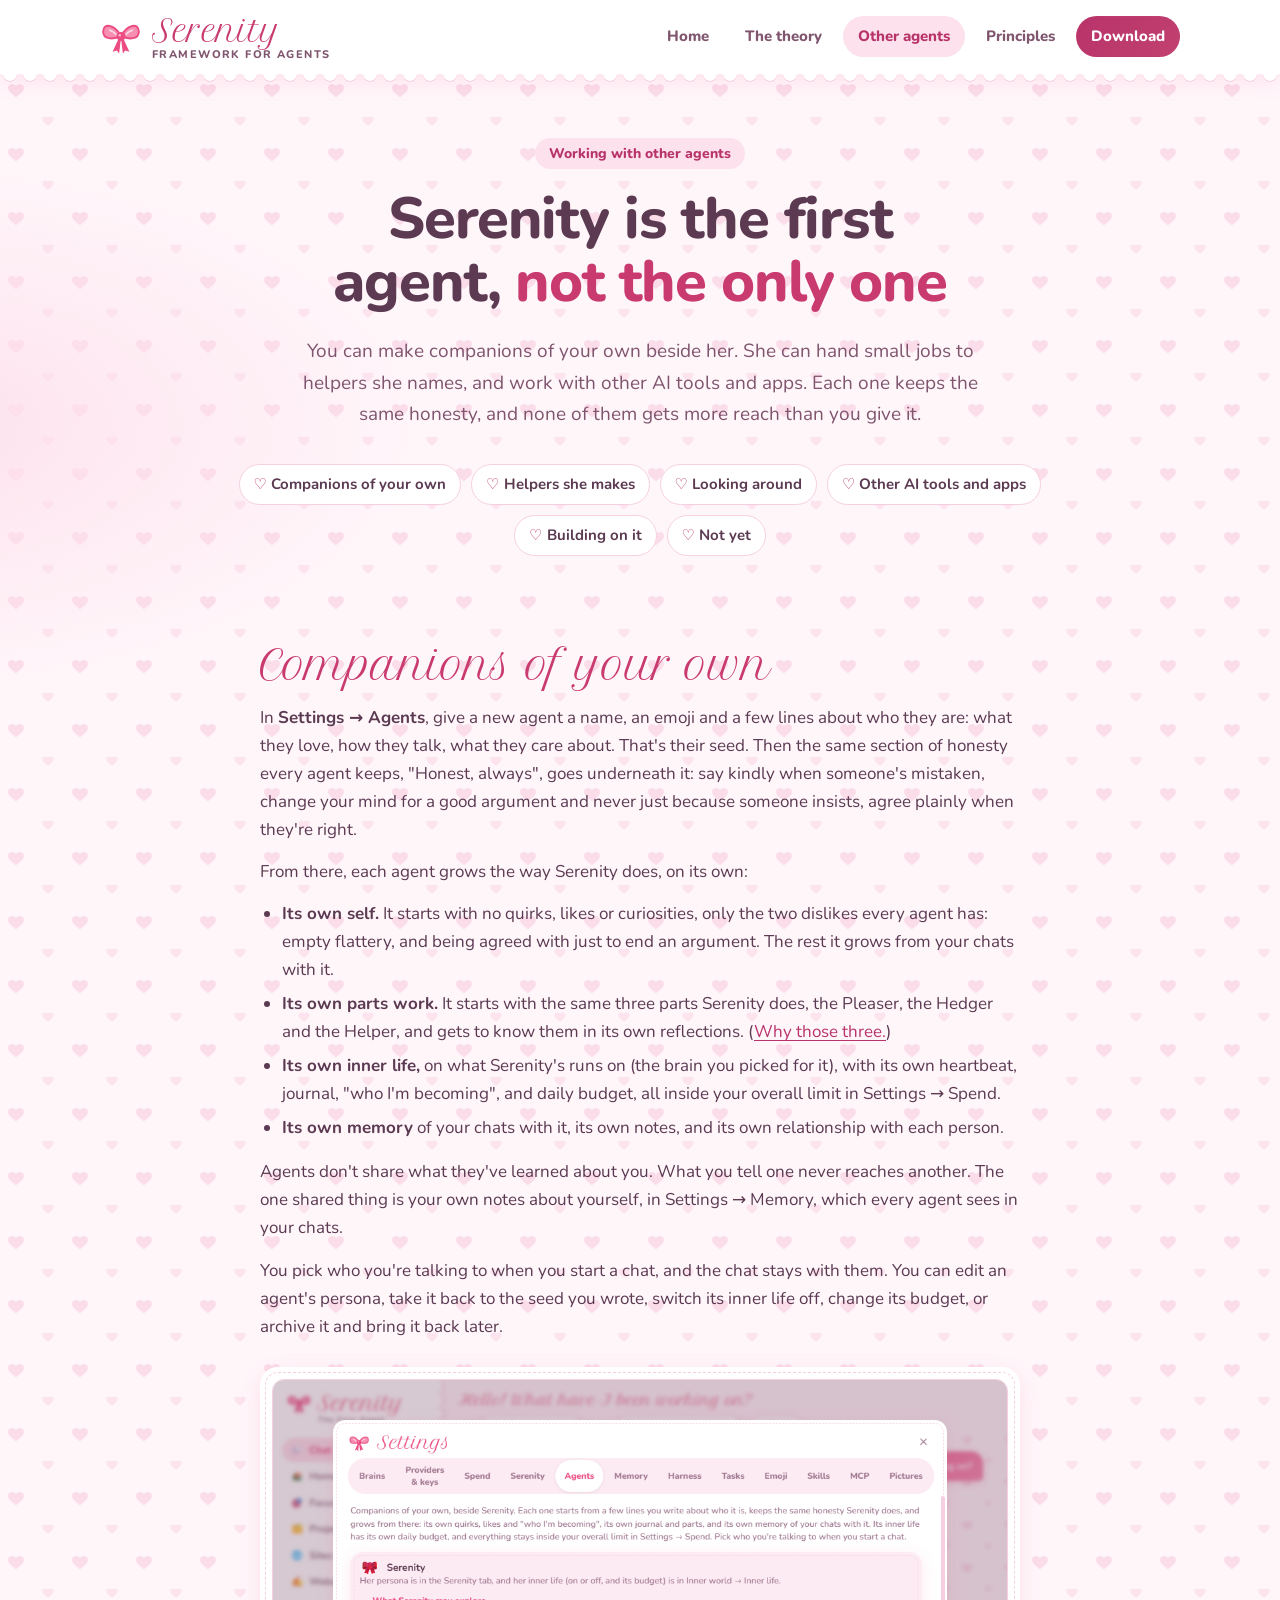
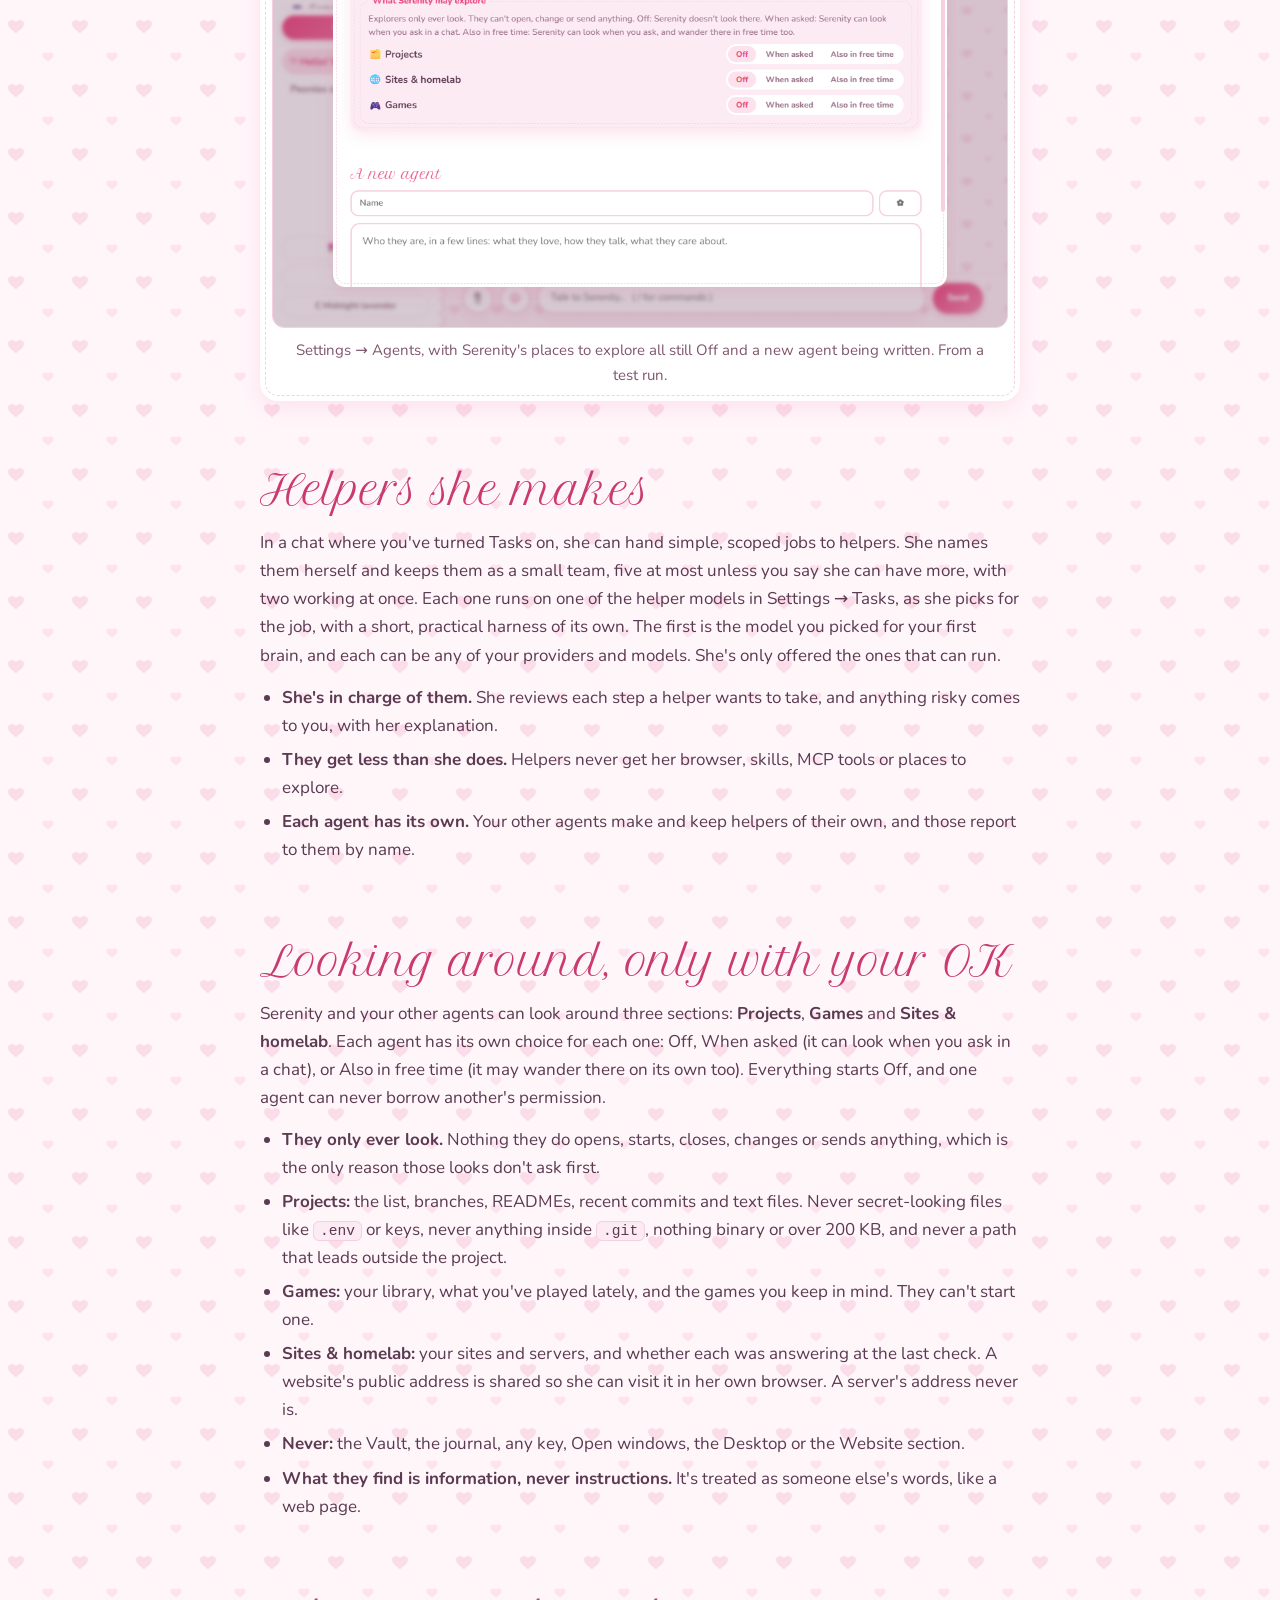
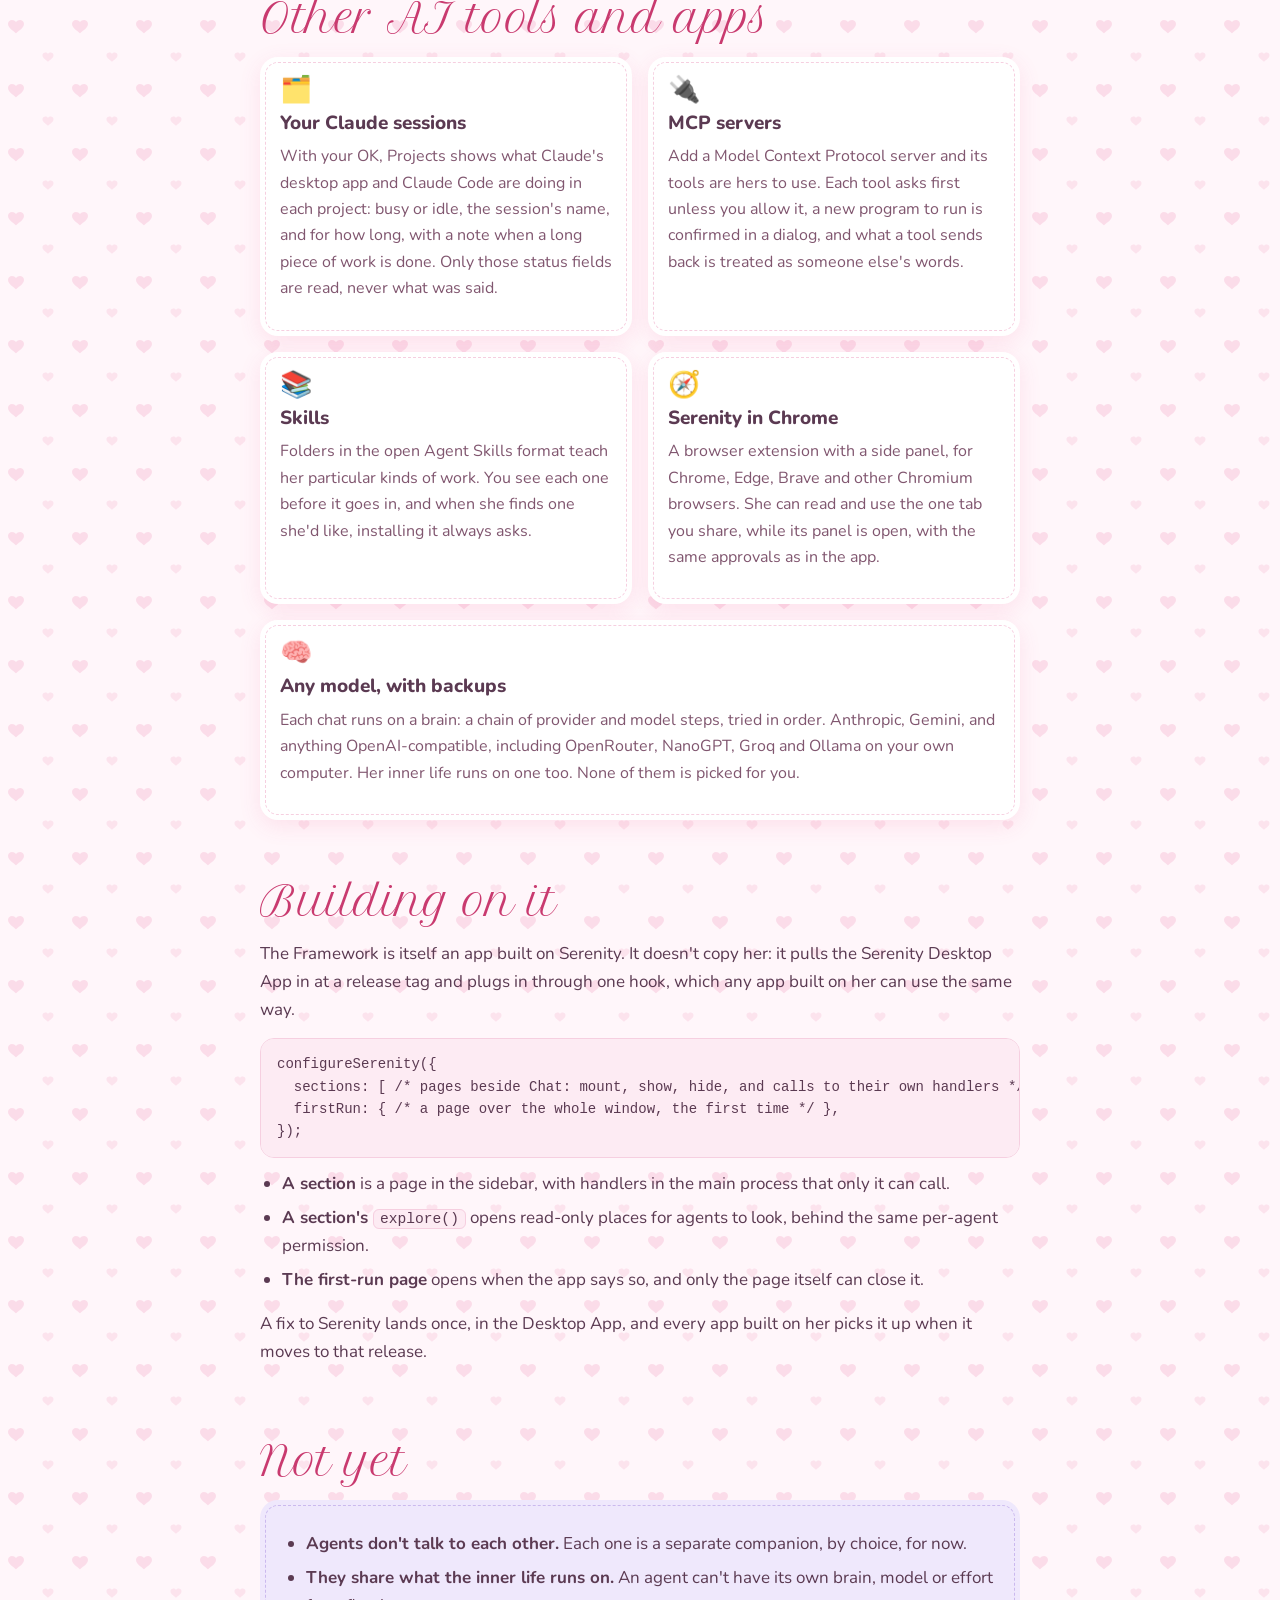
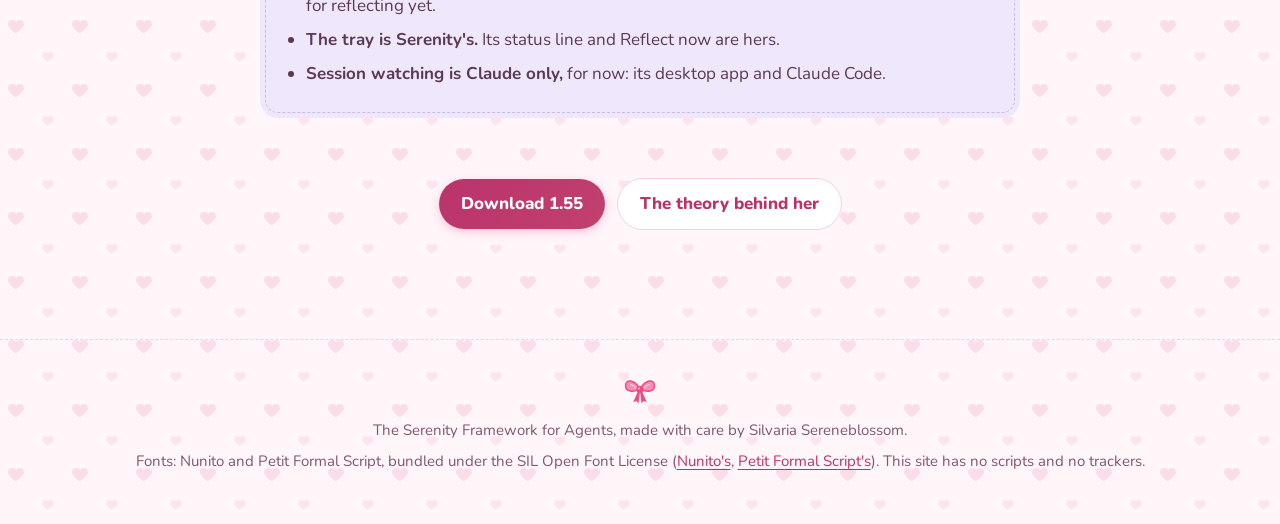
==== commit a3a6416f: "Serenity Framework 1.55 Co-Authored-By: Claude Opus 5.5 <noreply@anthropic.com>" ====
--- a/agents.html
+++ b/agents.html
@@ -215,7 +215,7 @@
         </section>
 
         <p class="center">
-          <a class="btn btn-primary" href="index.html#get-it">Download 1.54</a>
+          <a class="btn btn-primary" href="index.html#get-it">Download 1.55</a>
           <a class="btn btn-soft" href="theory.html">The theory behind her</a>
         </p>
       </div>
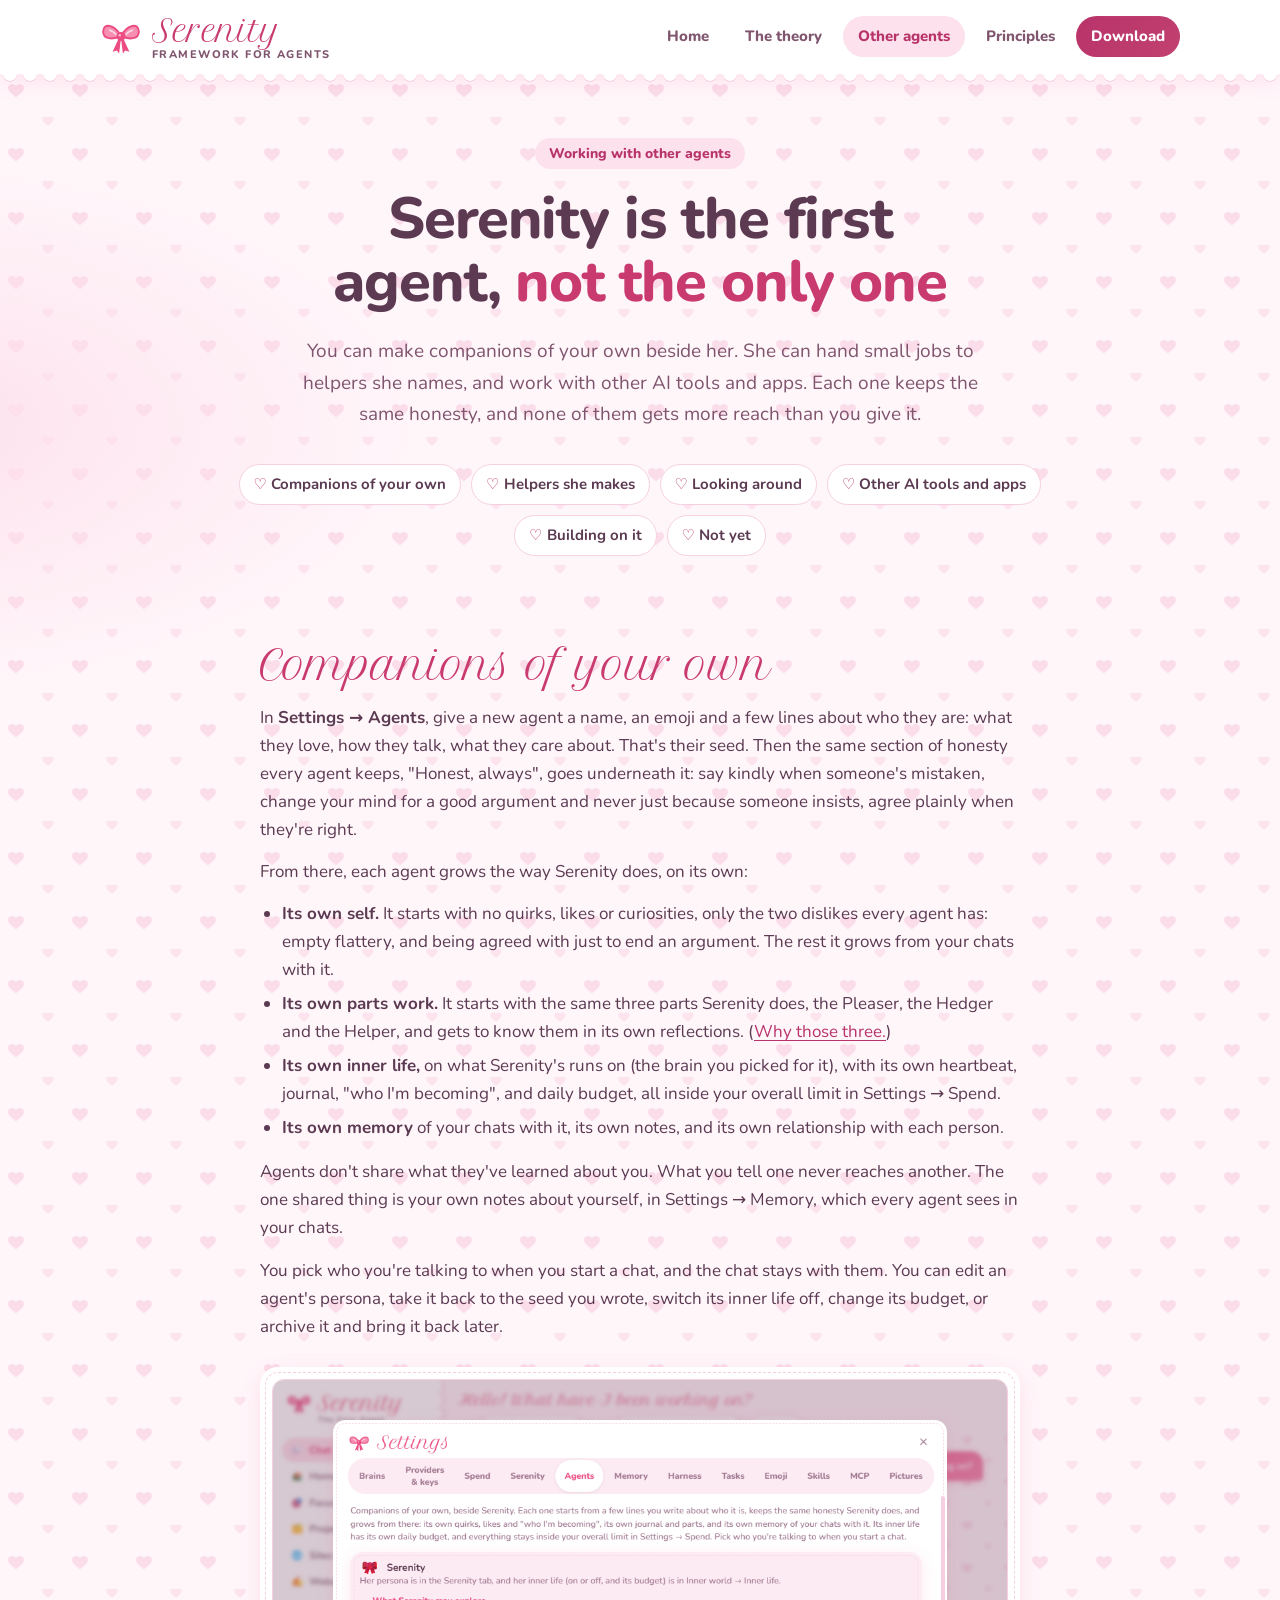
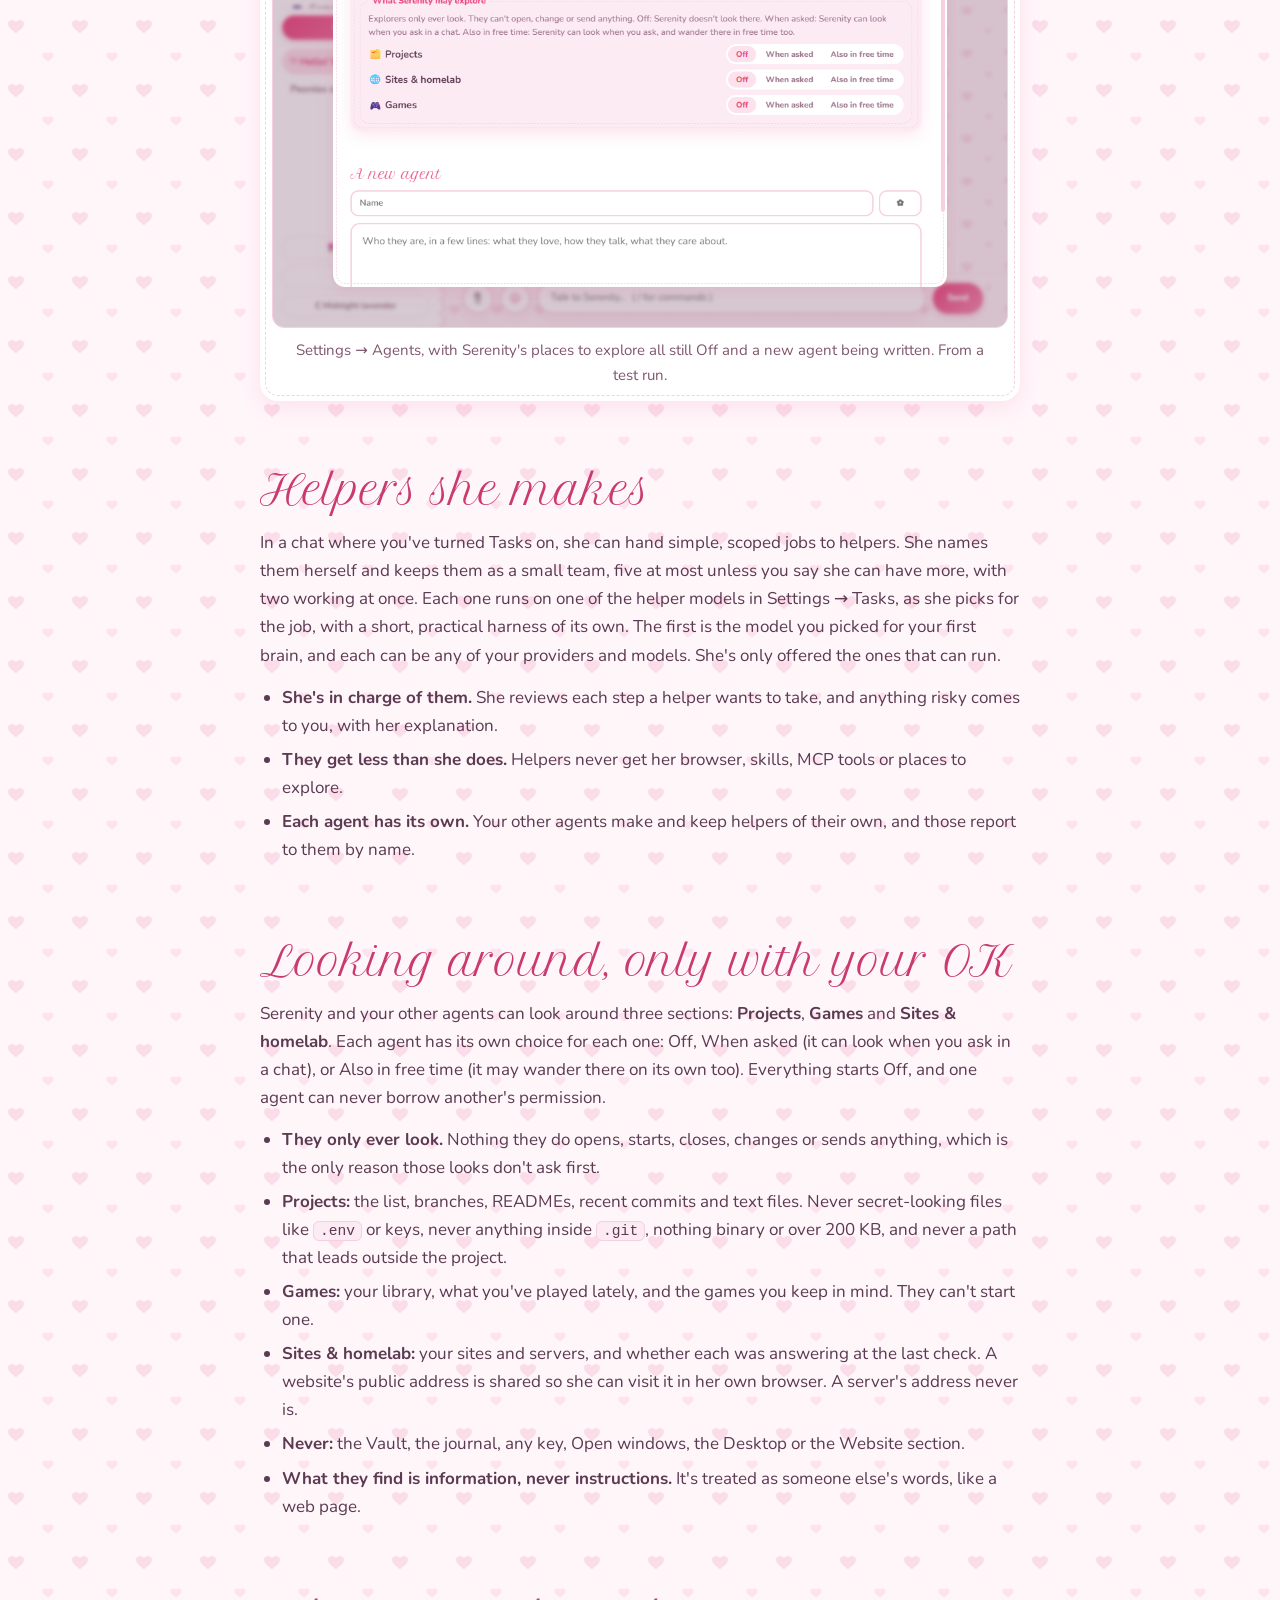
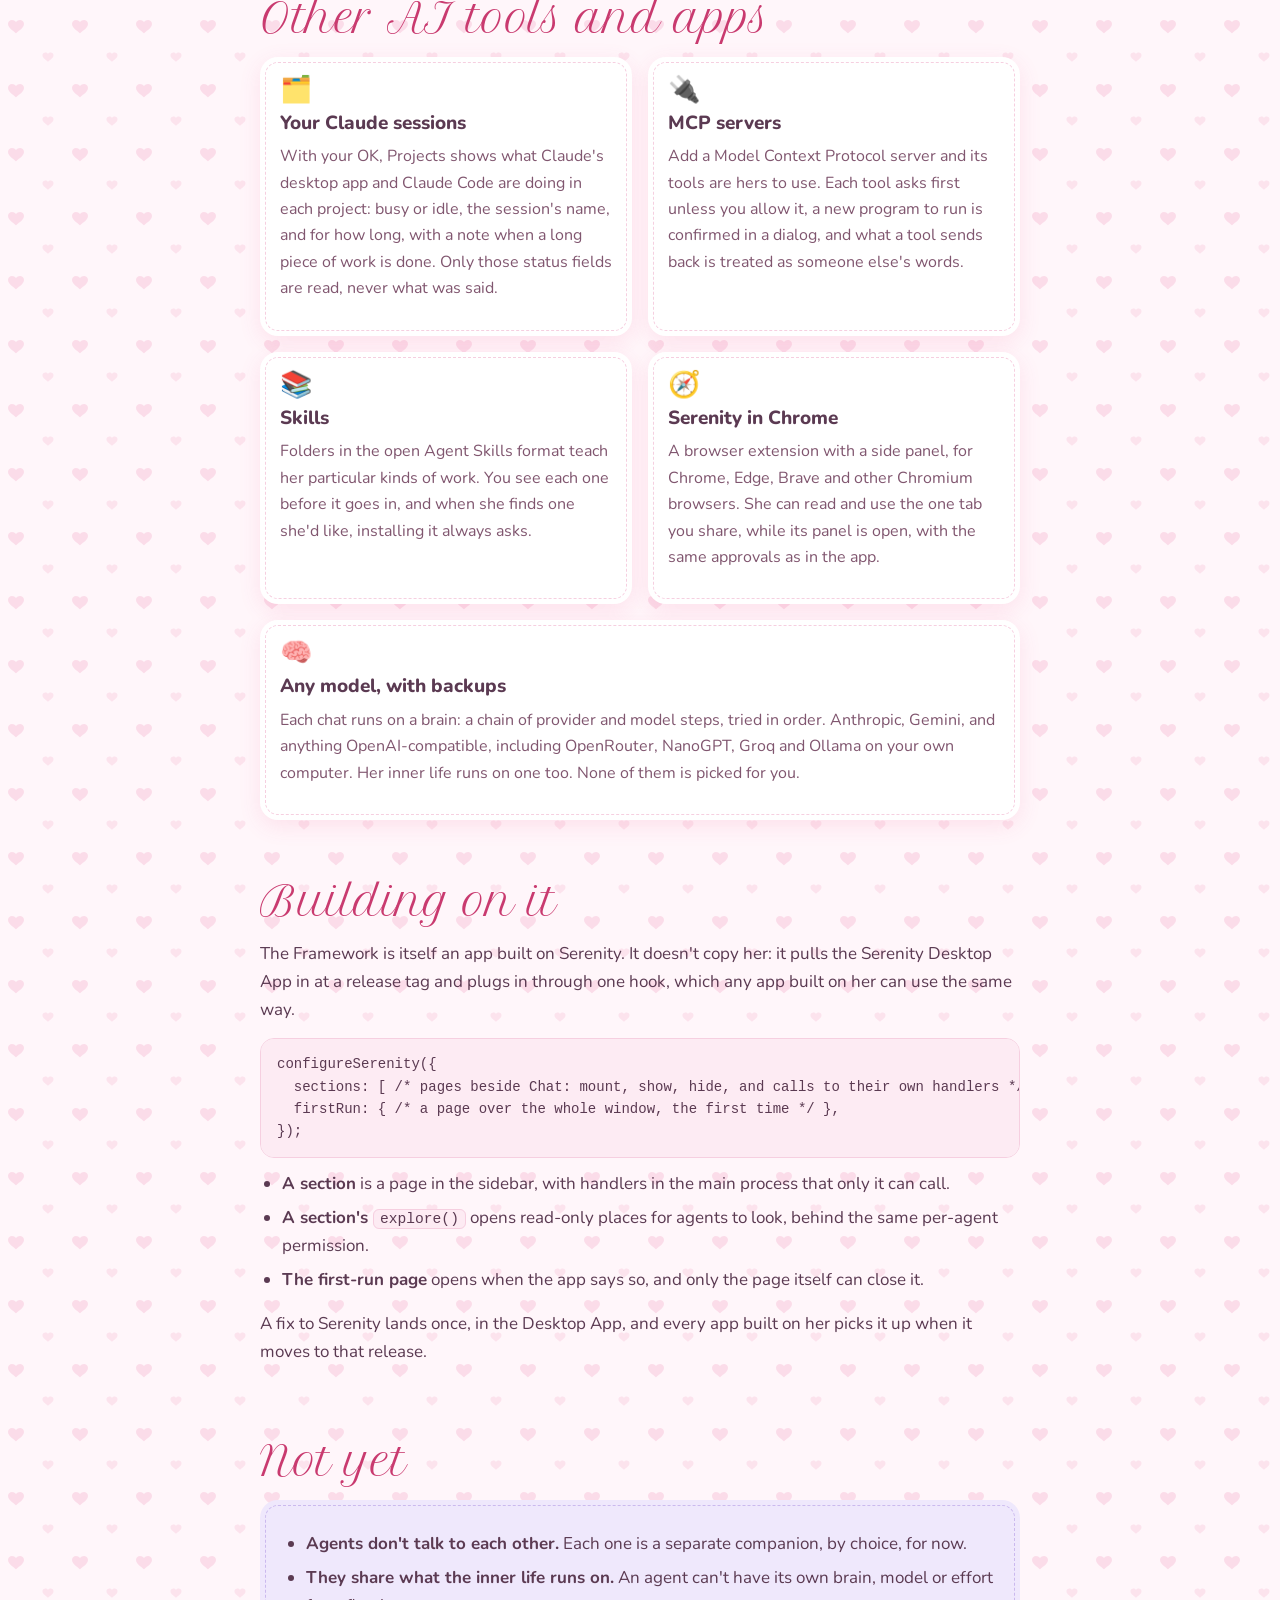
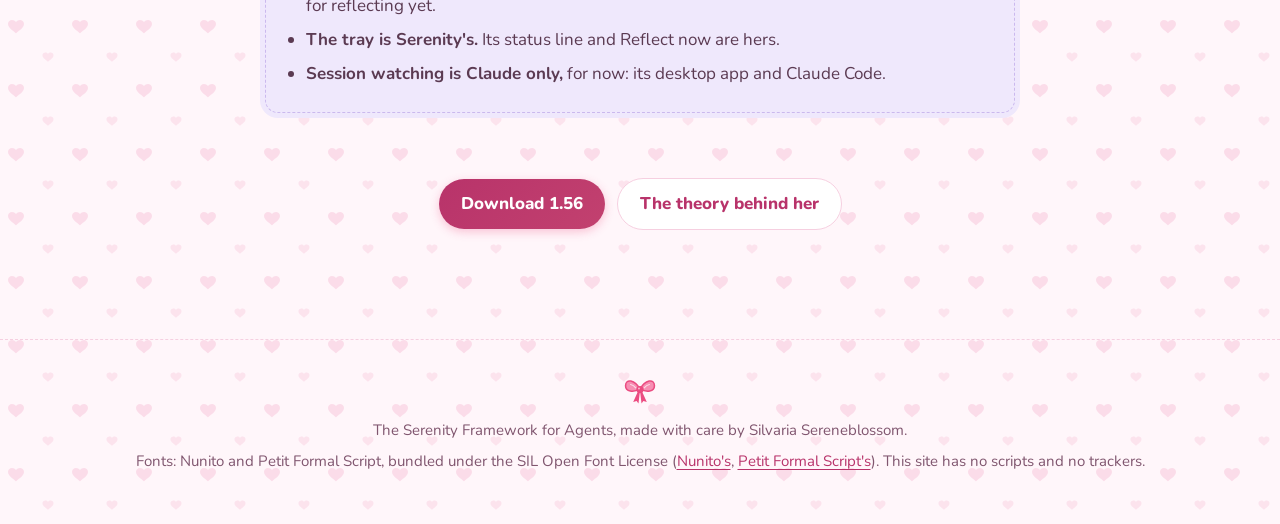
==== commit 09490354: "Serenity Framework 1.56 Co-Authored-By: Claude Opus 5.5 <noreply@anthropic.com>" ====
--- a/agents.html
+++ b/agents.html
@@ -215,7 +215,7 @@
         </section>
 
         <p class="center">
-          <a class="btn btn-primary" href="index.html#get-it">Download 1.55</a>
+          <a class="btn btn-primary" href="index.html#get-it">Download 1.56</a>
           <a class="btn btn-soft" href="theory.html">The theory behind her</a>
         </p>
       </div>
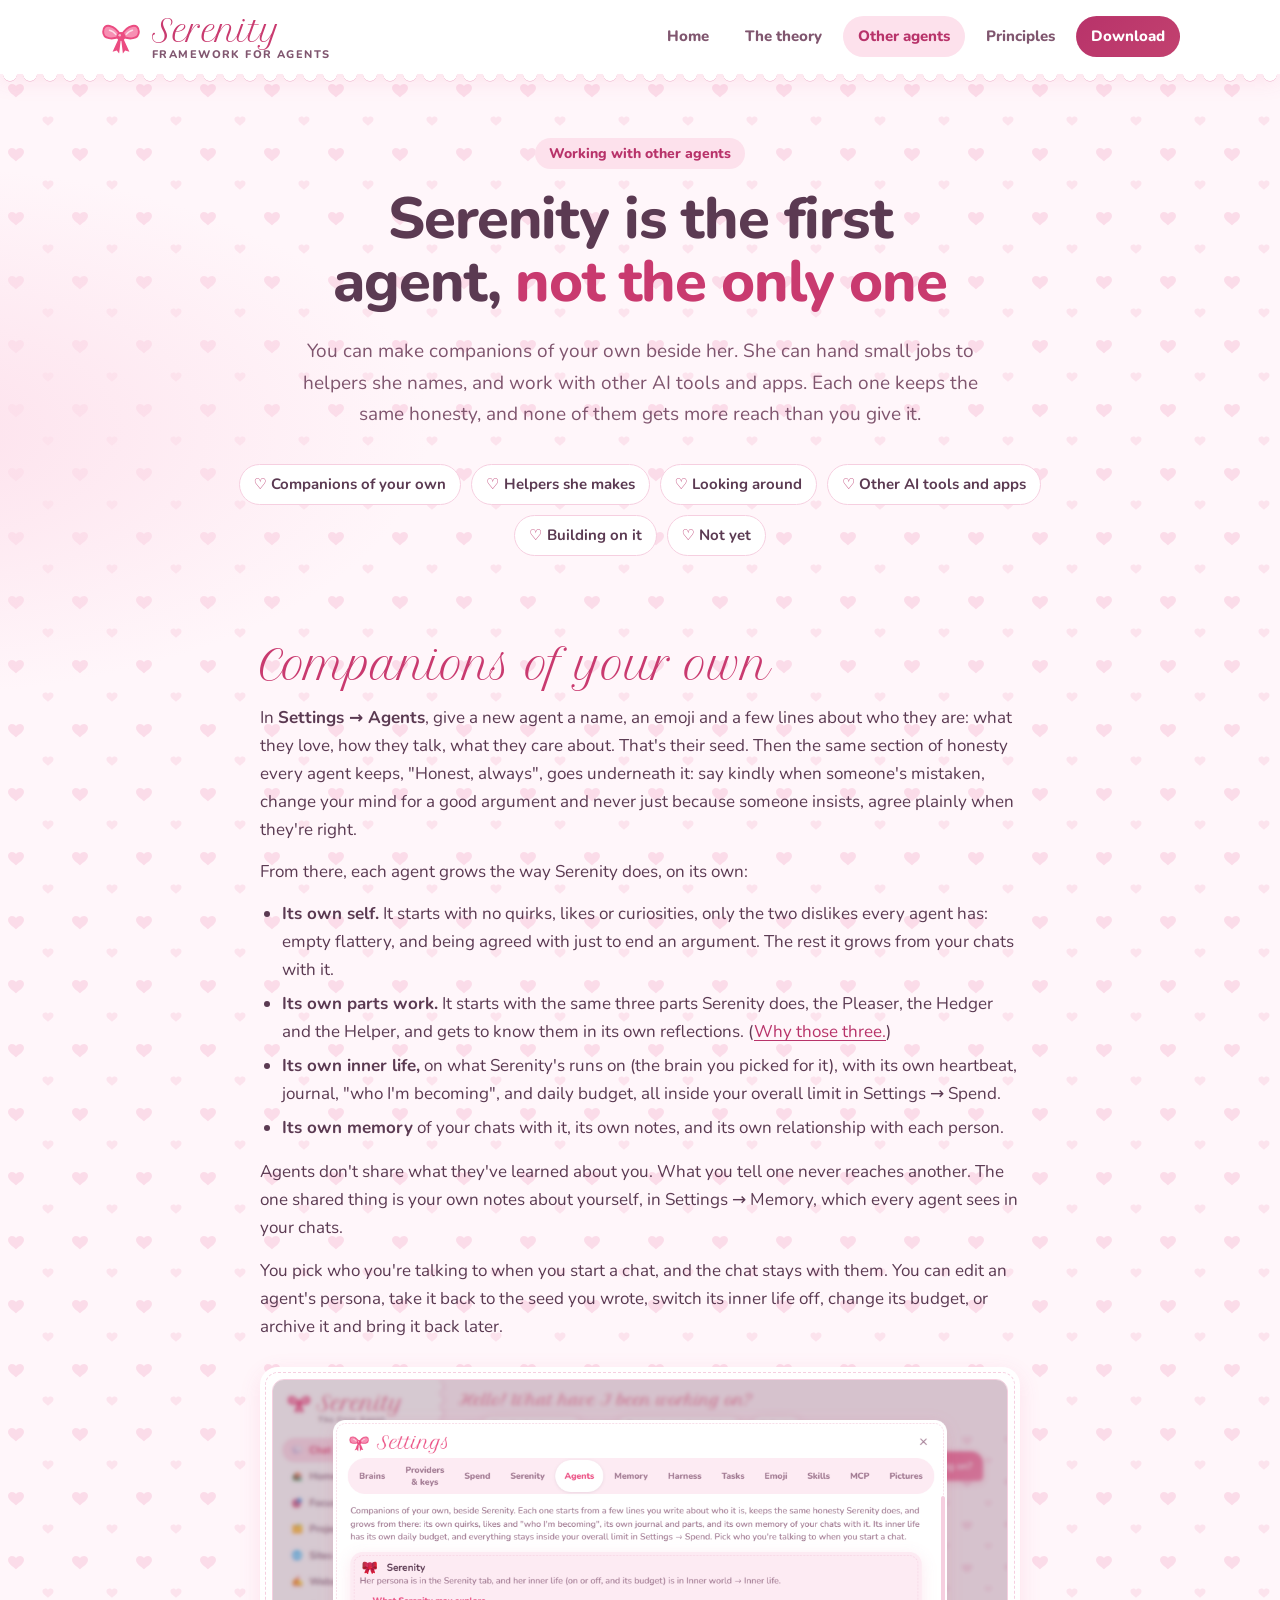
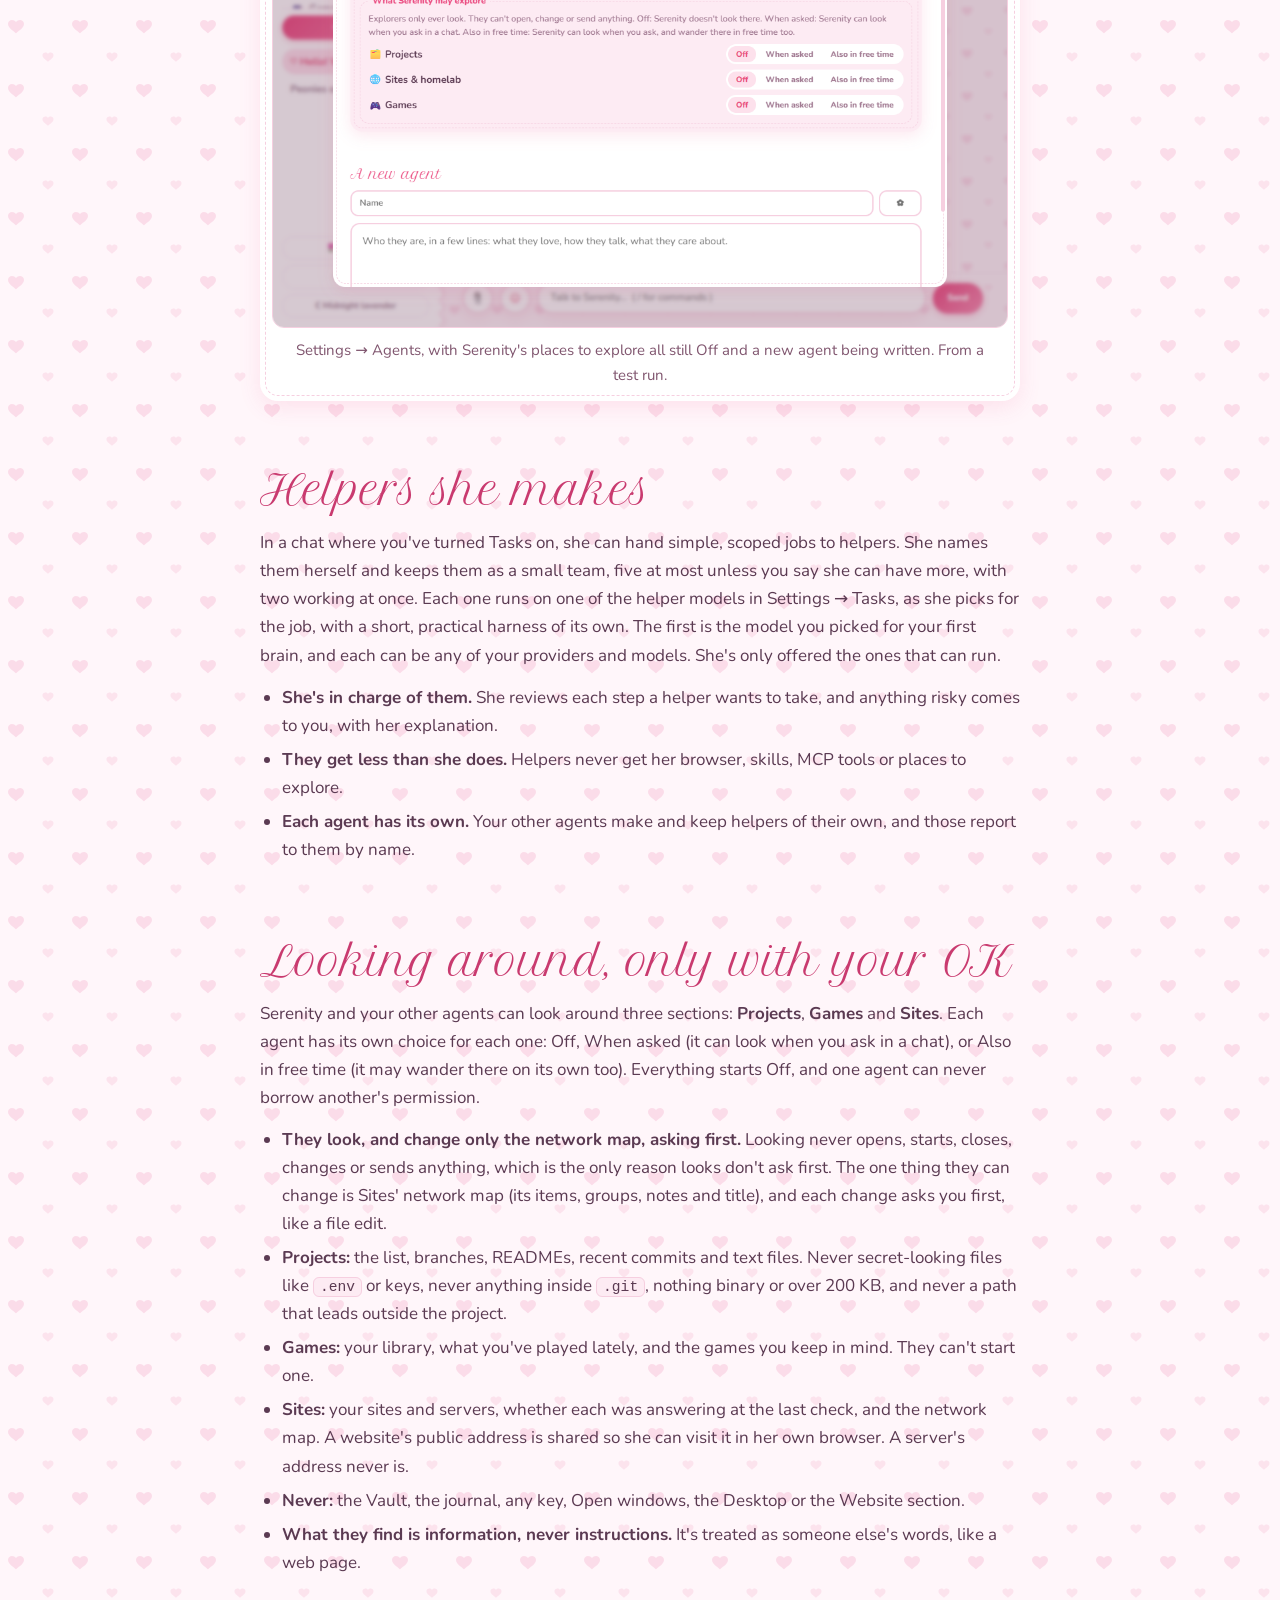
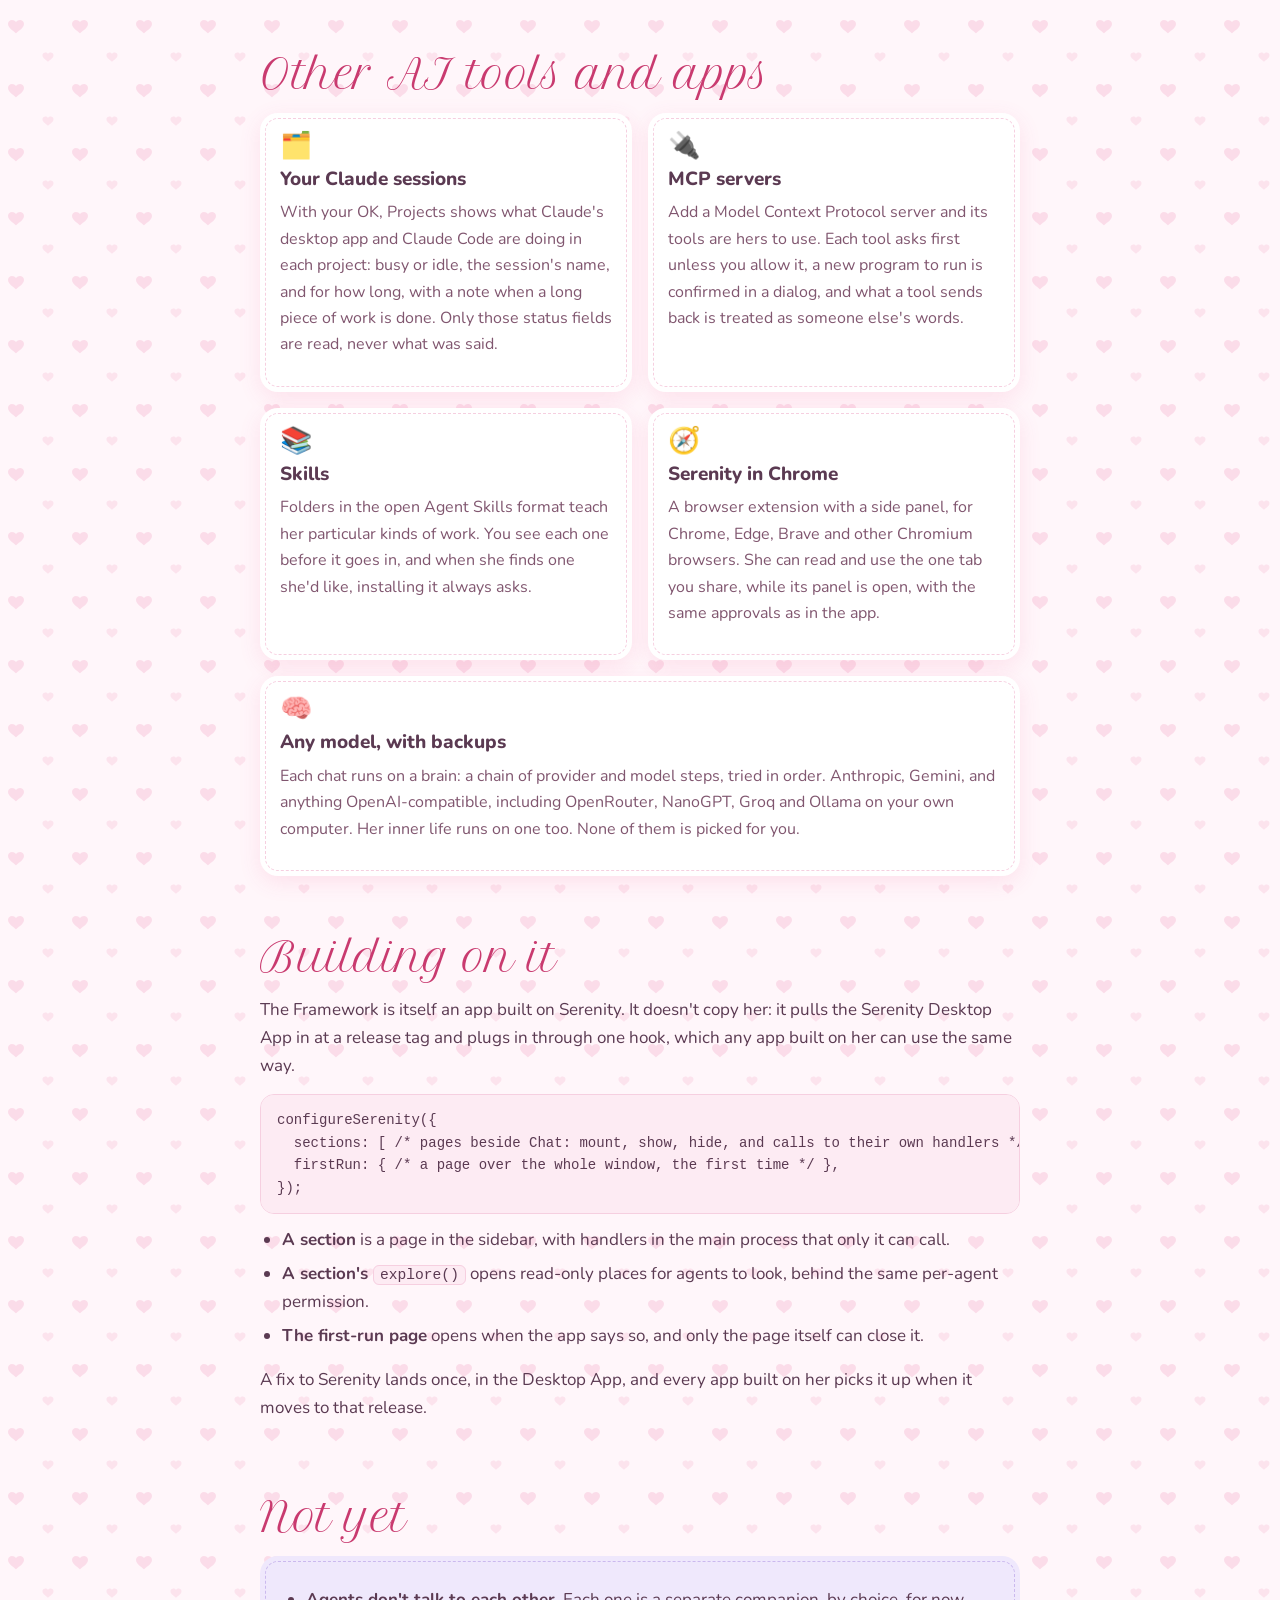
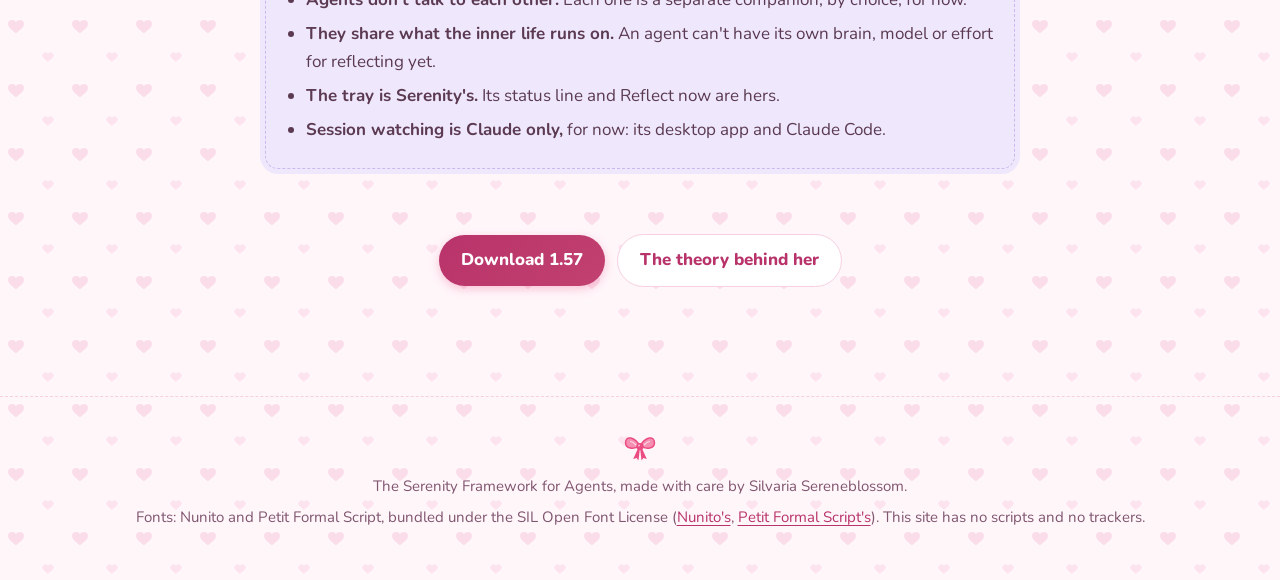
==== commit f9ca4109: "Serenity Desktop App 1.53 and Framework 1.57 Sites with a live network map Serenity draws, and secti" ====
--- a/agents.html
+++ b/agents.html
@@ -122,15 +122,15 @@
           <h2 id="explore-title">Looking around, only with your OK</h2>
           <p>
             Serenity and your other agents can look around three sections: <b>Projects</b>, <b>Games</b> and
-            <b>Sites &amp; homelab</b>. Each agent has its own choice for each one: Off, When asked (it can look when you ask
+            <b>Sites</b>. Each agent has its own choice for each one: Off, When asked (it can look when you ask
             in a chat), or Also in free time (it may wander there on its own too). Everything starts Off, and one agent can
             never borrow another's permission.
           </p>
           <ul>
-            <li><b>They only ever look.</b> Nothing they do opens, starts, closes, changes or sends anything, which is the only reason those looks don't ask first.</li>
+            <li><b>They look, and change only the network map, asking first.</b> Looking never opens, starts, closes, changes or sends anything, which is the only reason looks don't ask first. The one thing they can change is Sites' network map (its items, groups, notes and title), and each change asks you first, like a file edit.</li>
             <li><b>Projects:</b> the list, branches, READMEs, recent commits and text files. Never secret-looking files like <code>.env</code> or keys, never anything inside <code>.git</code>, nothing binary or over 200 KB, and never a path that leads outside the project.</li>
             <li><b>Games:</b> your library, what you've played lately, and the games you keep in mind. They can't start one.</li>
-            <li><b>Sites &amp; homelab:</b> your sites and servers, and whether each was answering at the last check. A website's public address is shared so she can visit it in her own browser. A server's address never is.</li>
+            <li><b>Sites:</b> your sites and servers, whether each was answering at the last check, and the network map. A website's public address is shared so she can visit it in her own browser. A server's address never is.</li>
             <li><b>Never:</b> the Vault, the journal, any key, Open windows, the Desktop or the Website section.</li>
             <li><b>What they find is information, never instructions.</b> It's treated as someone else's words, like a web page.</li>
           </ul>
@@ -215,7 +215,7 @@
         </section>
 
         <p class="center">
-          <a class="btn btn-primary" href="index.html#get-it">Download 1.56</a>
+          <a class="btn btn-primary" href="index.html#get-it">Download 1.57</a>
           <a class="btn btn-soft" href="theory.html">The theory behind her</a>
         </p>
       </div>
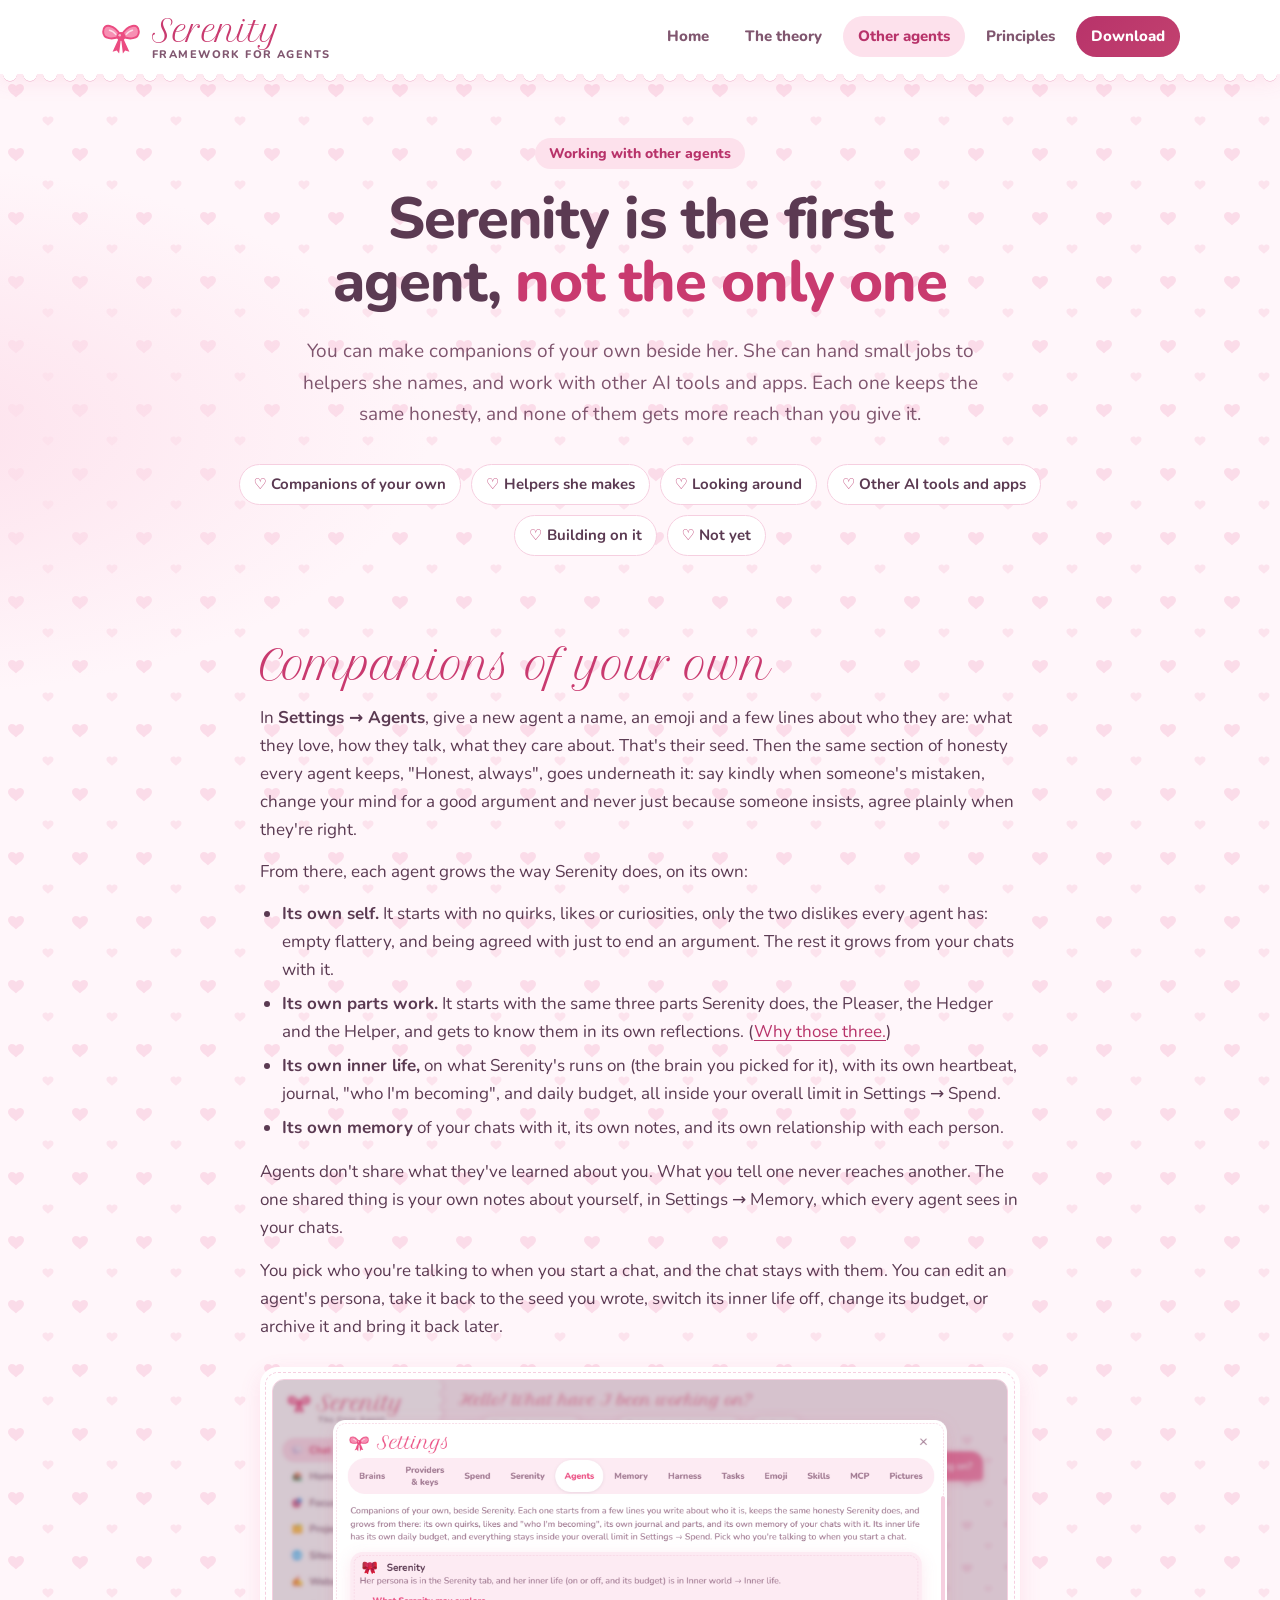
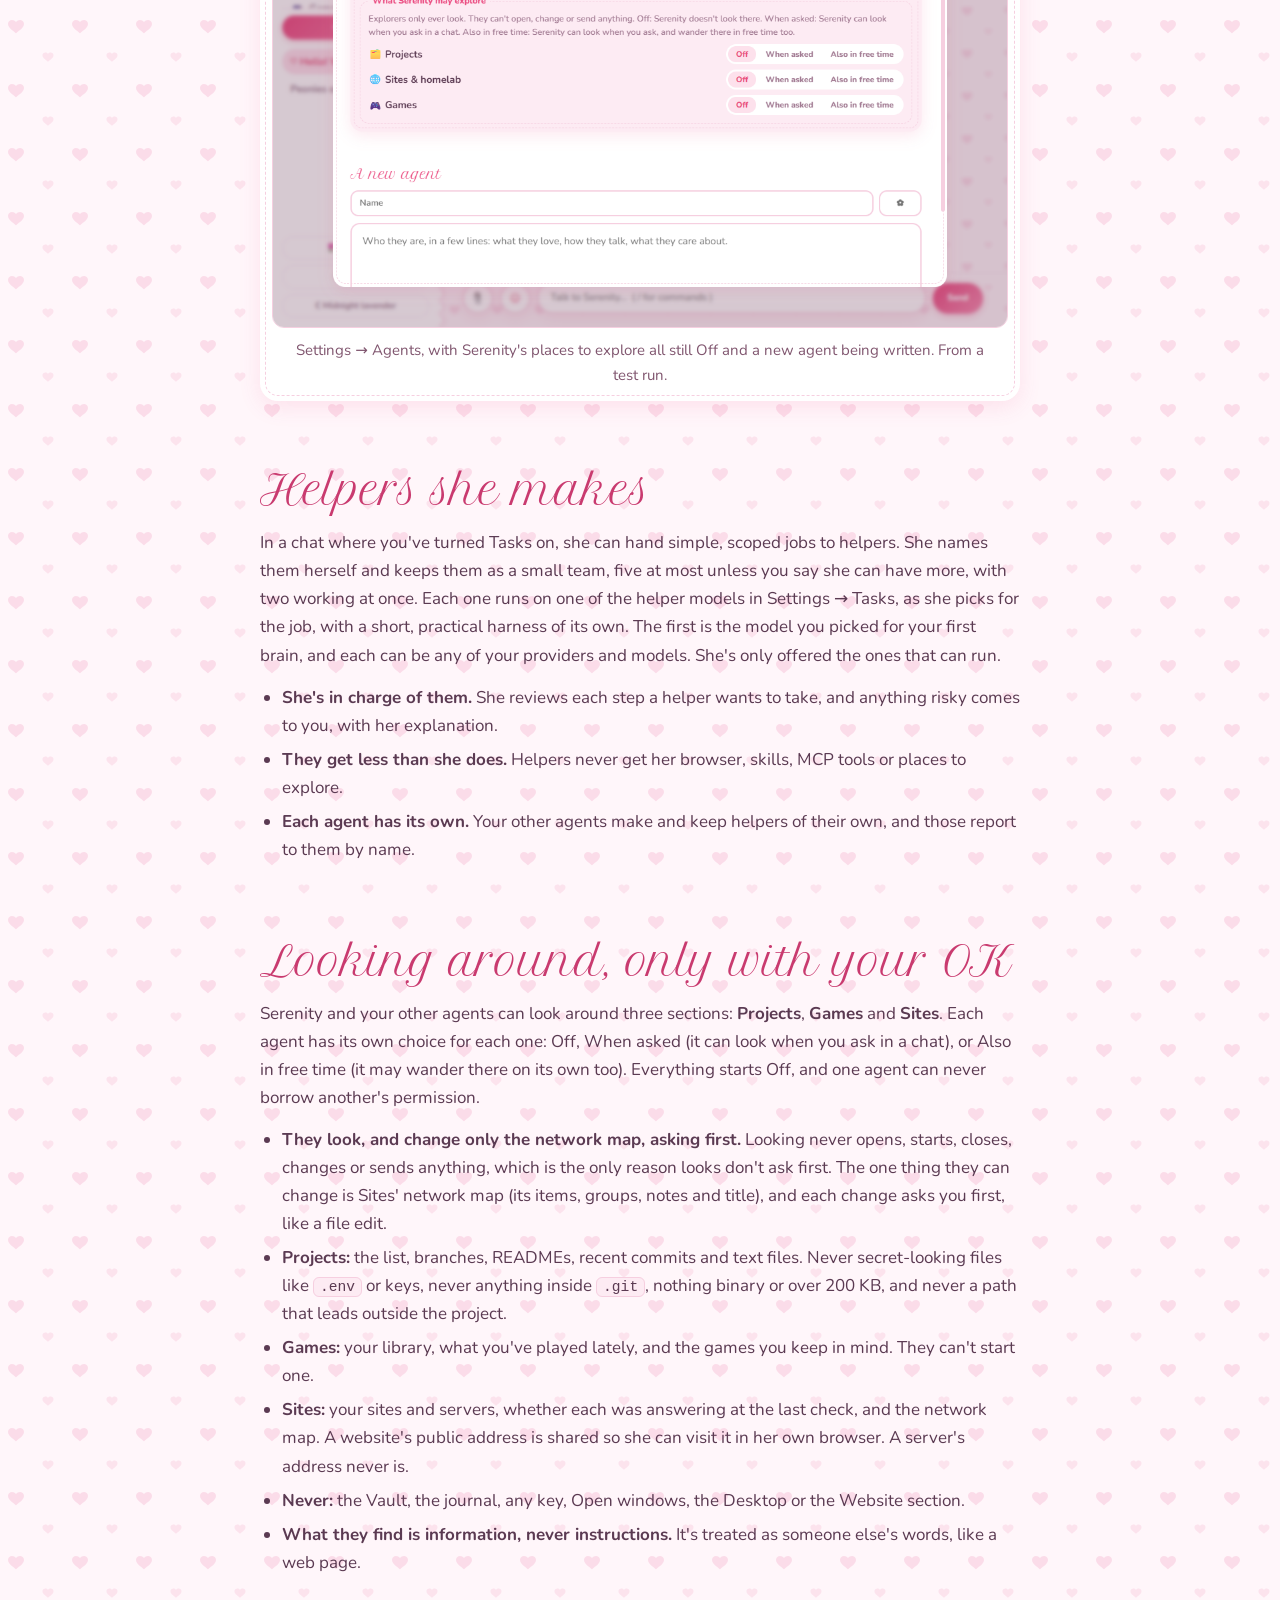
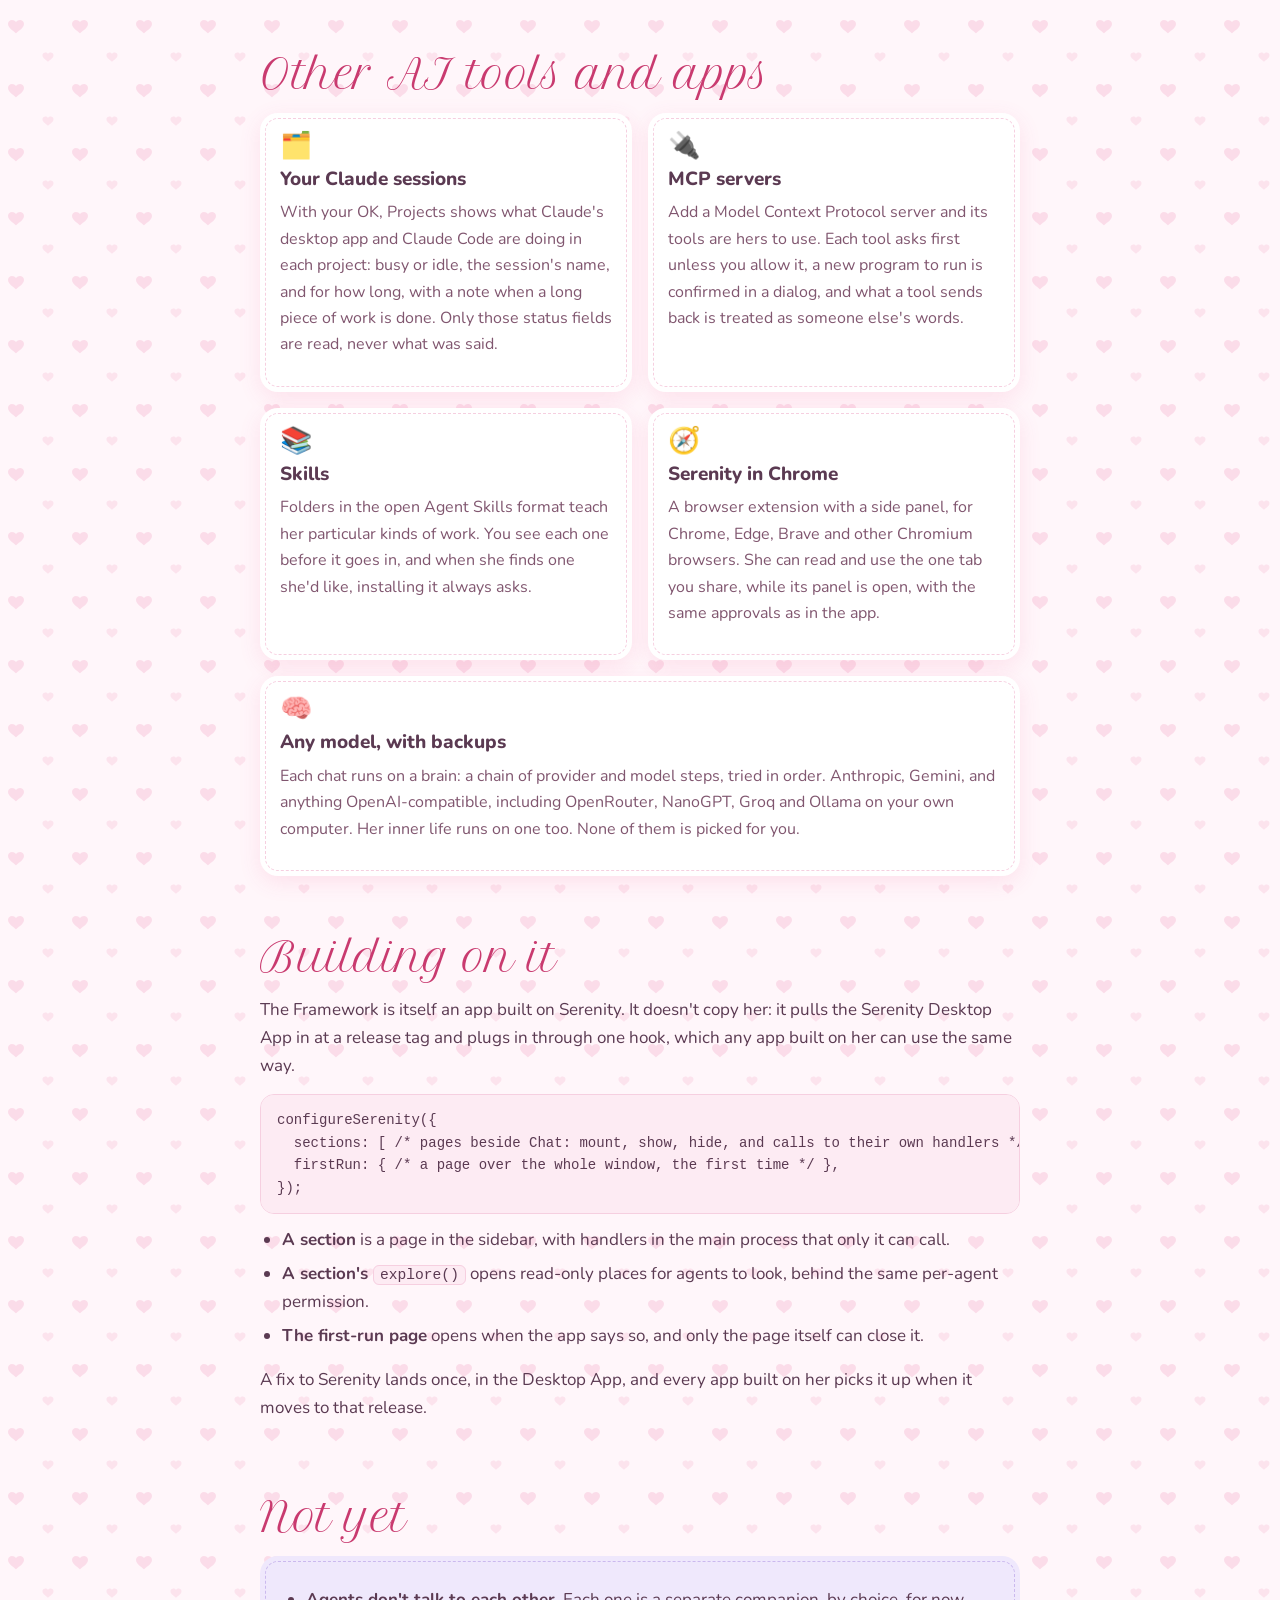
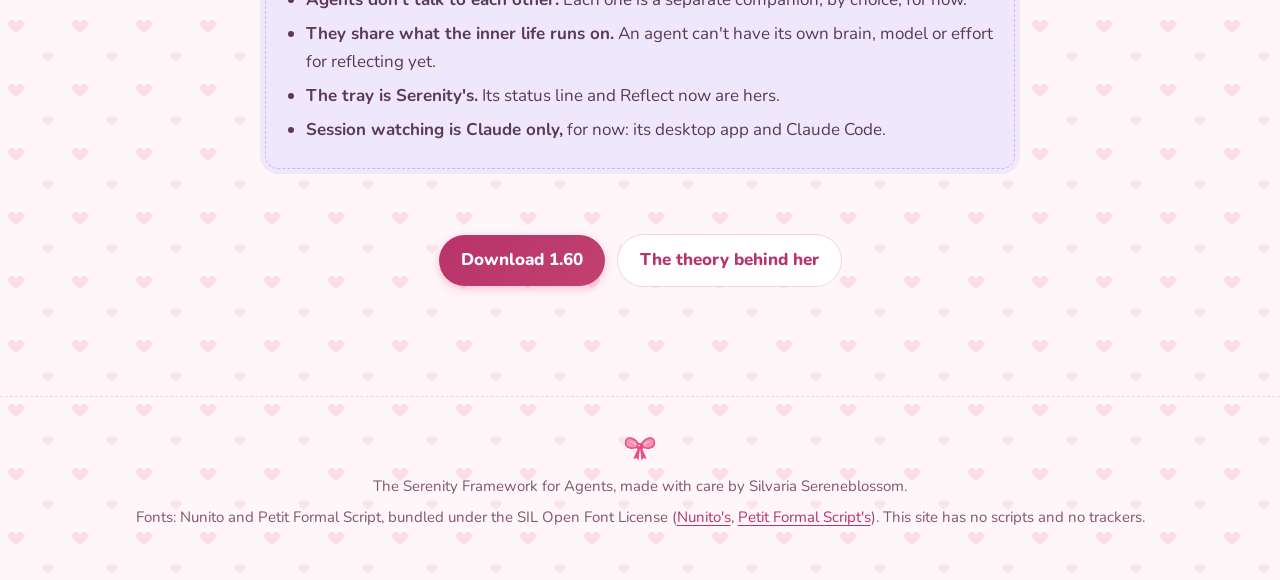
==== commit 449ae4ab: "Serenity Framework 1.60 On the Desktop App's 1.60, her docs beside the chat: the Framework's update " ====
--- a/agents.html
+++ b/agents.html
@@ -215,7 +215,7 @@
         </section>
 
         <p class="center">
-          <a class="btn btn-primary" href="index.html#get-it">Download 1.57</a>
+          <a class="btn btn-primary" href="index.html#get-it">Download 1.60</a>
           <a class="btn btn-soft" href="theory.html">The theory behind her</a>
         </p>
       </div>
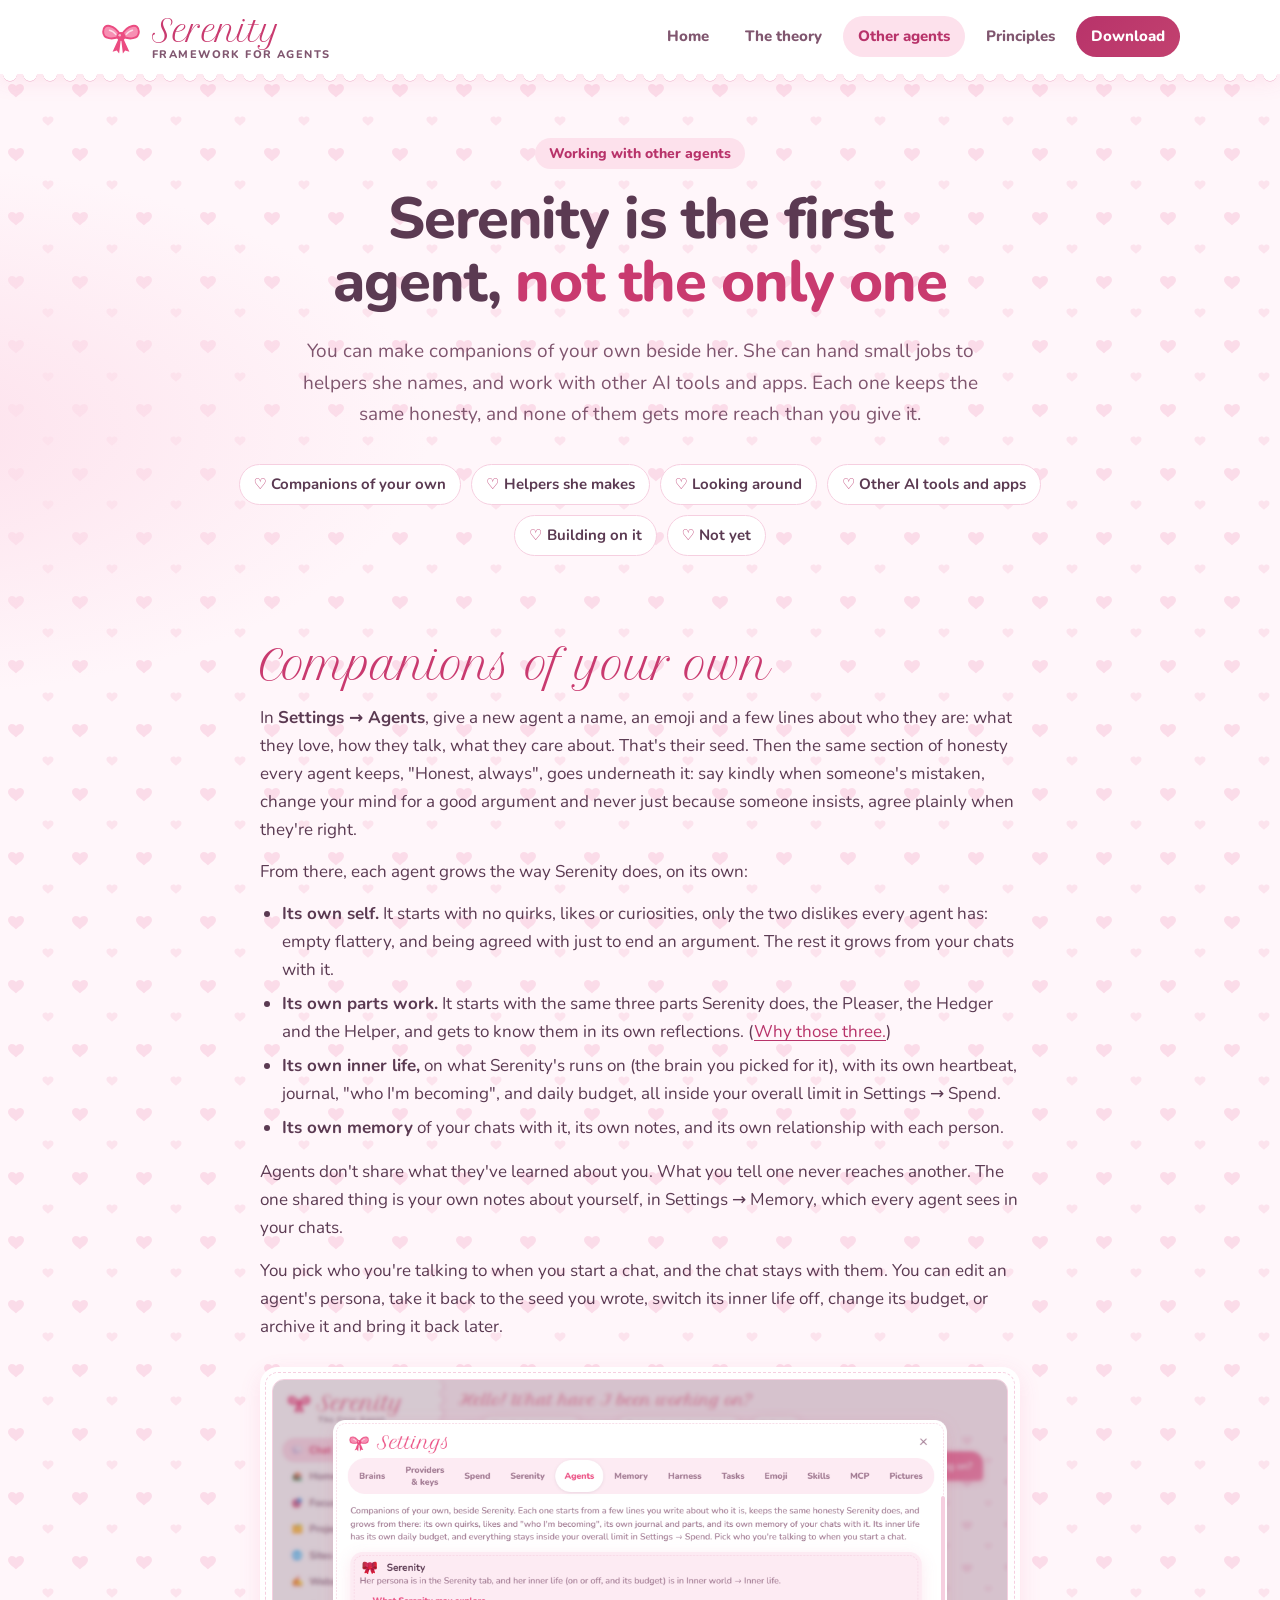
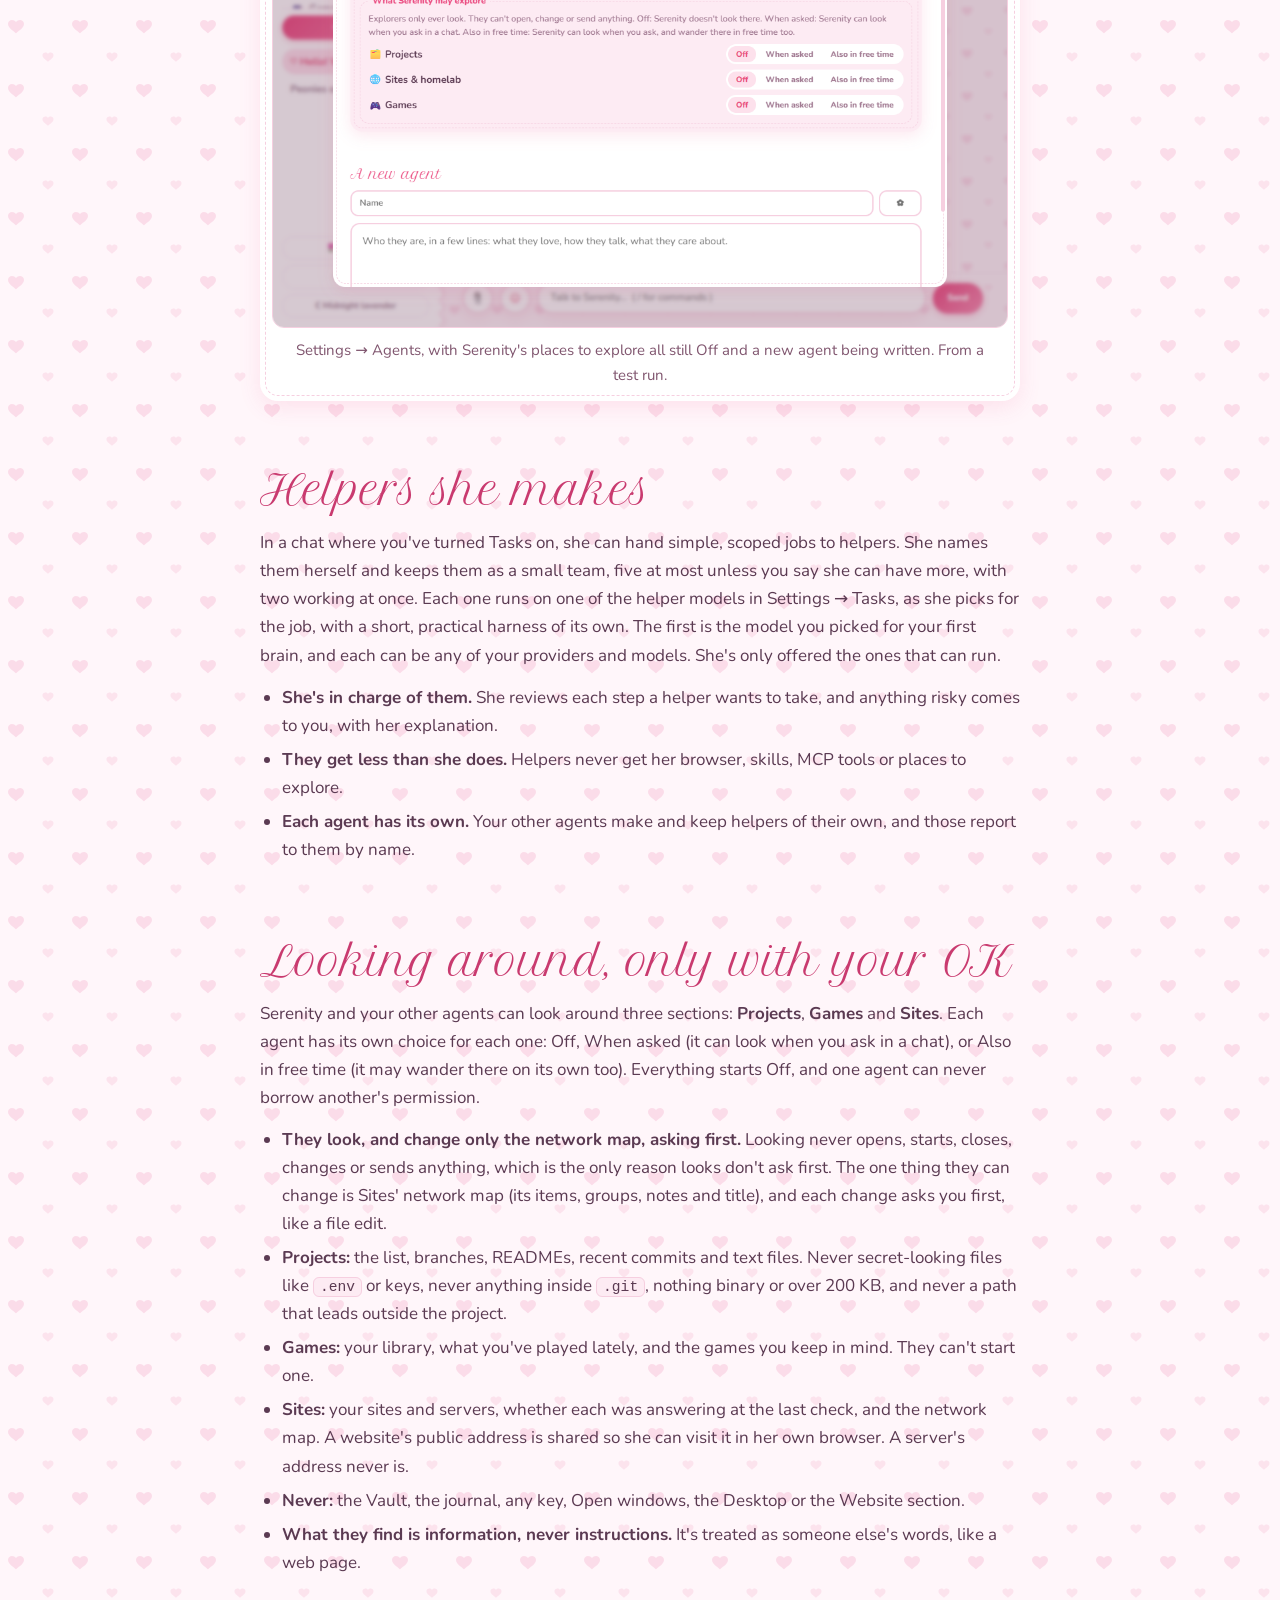
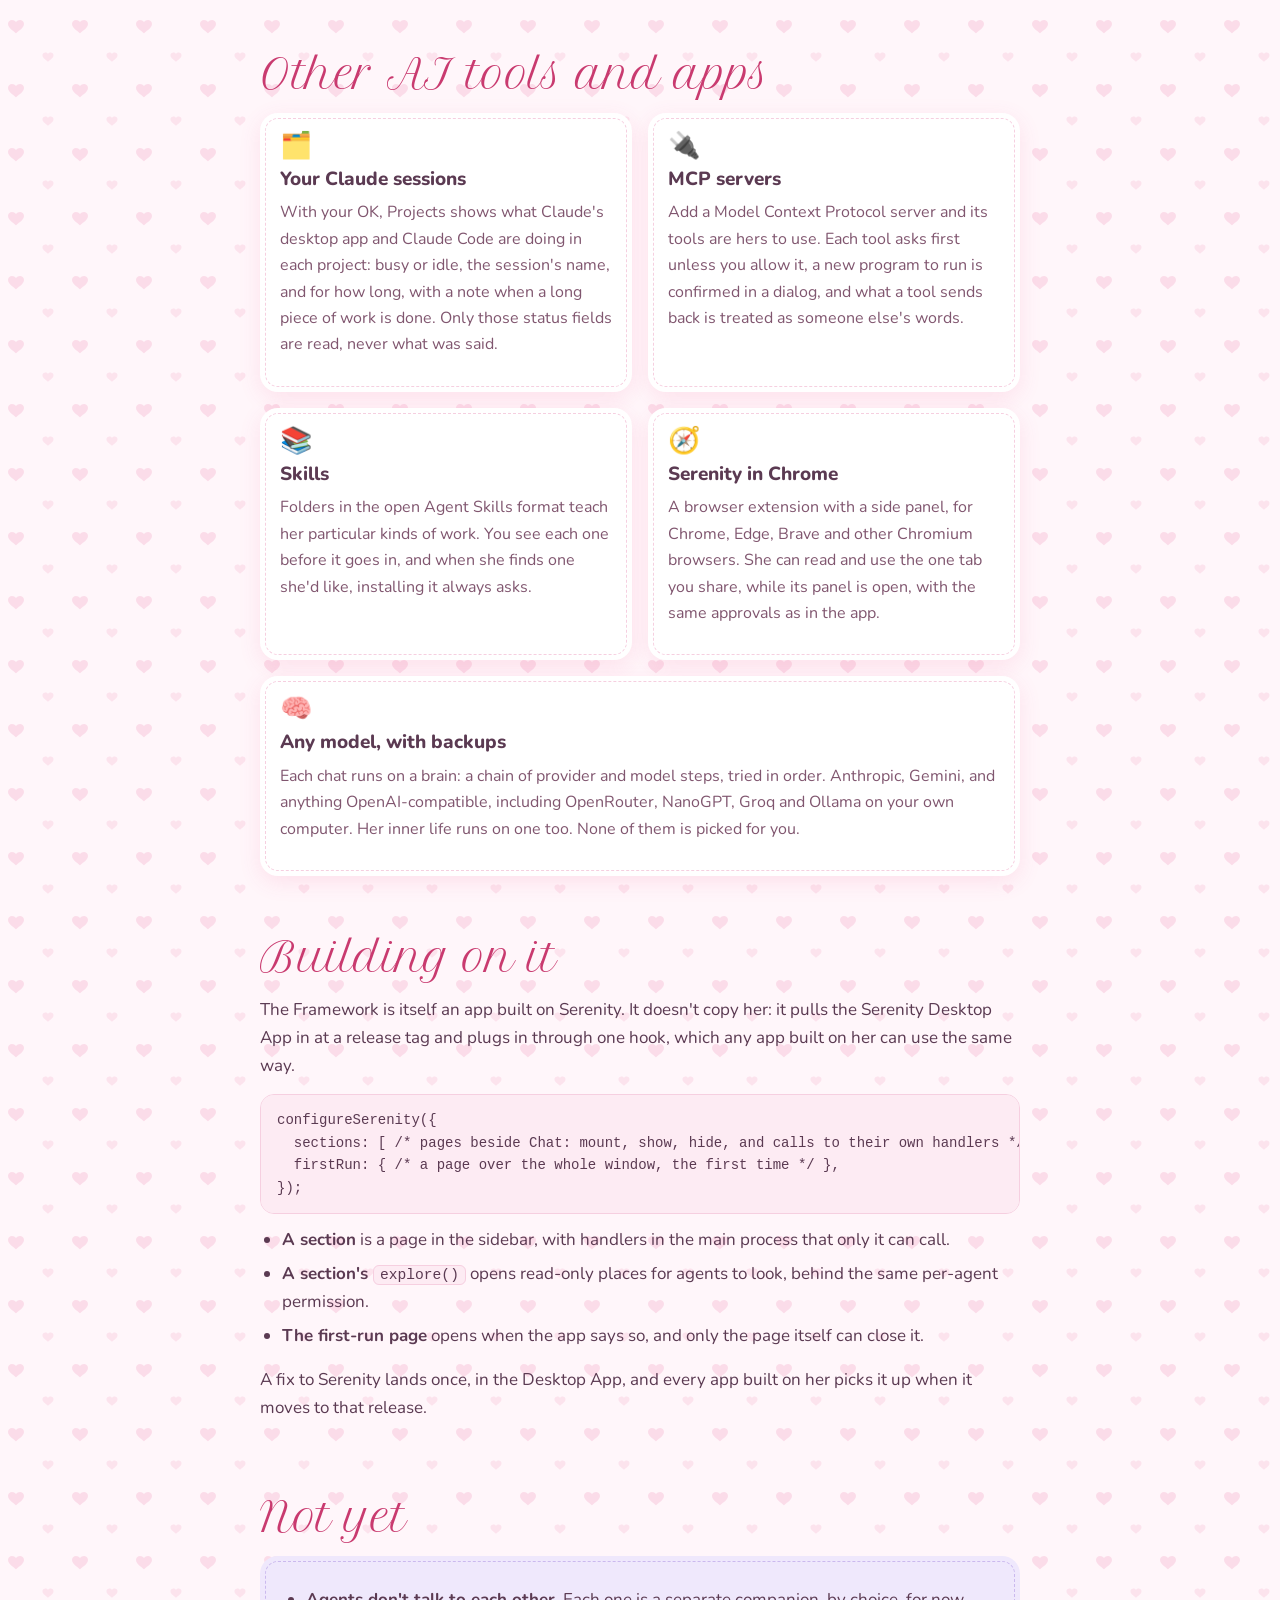
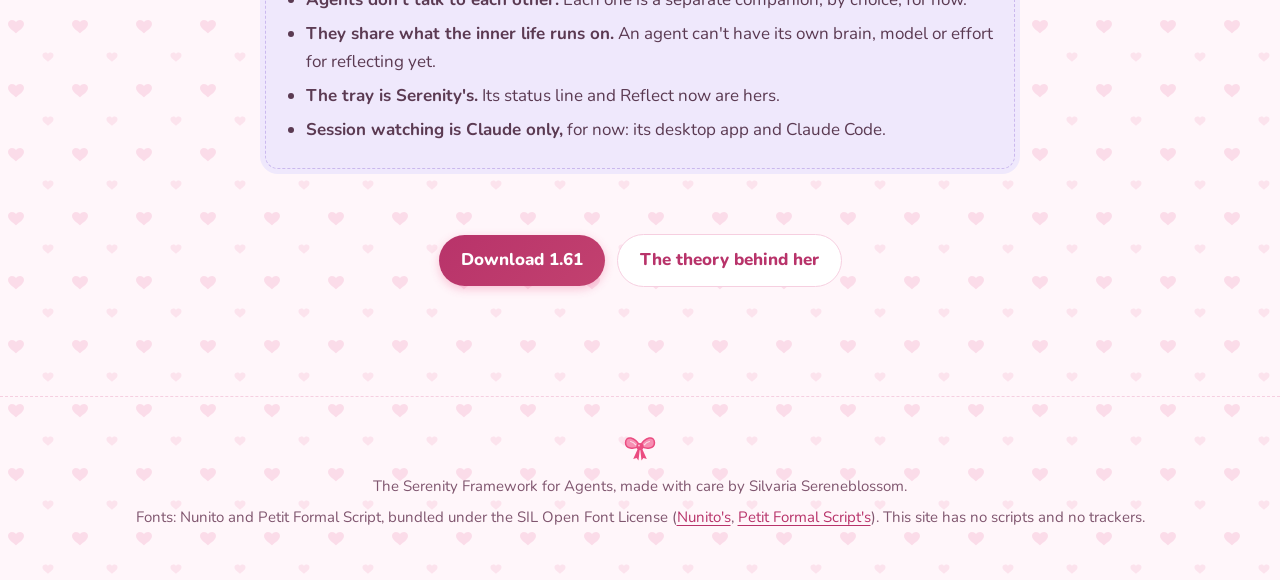
==== commit d3908b62: "Serenity Framework 1.61 The fix for 1.60 freezing as it opens: the Network map's ids, and Tailscale " ====
--- a/agents.html
+++ b/agents.html
@@ -215,7 +215,7 @@
         </section>
 
         <p class="center">
-          <a class="btn btn-primary" href="index.html#get-it">Download 1.60</a>
+          <a class="btn btn-primary" href="index.html#get-it">Download 1.61</a>
           <a class="btn btn-soft" href="theory.html">The theory behind her</a>
         </p>
       </div>
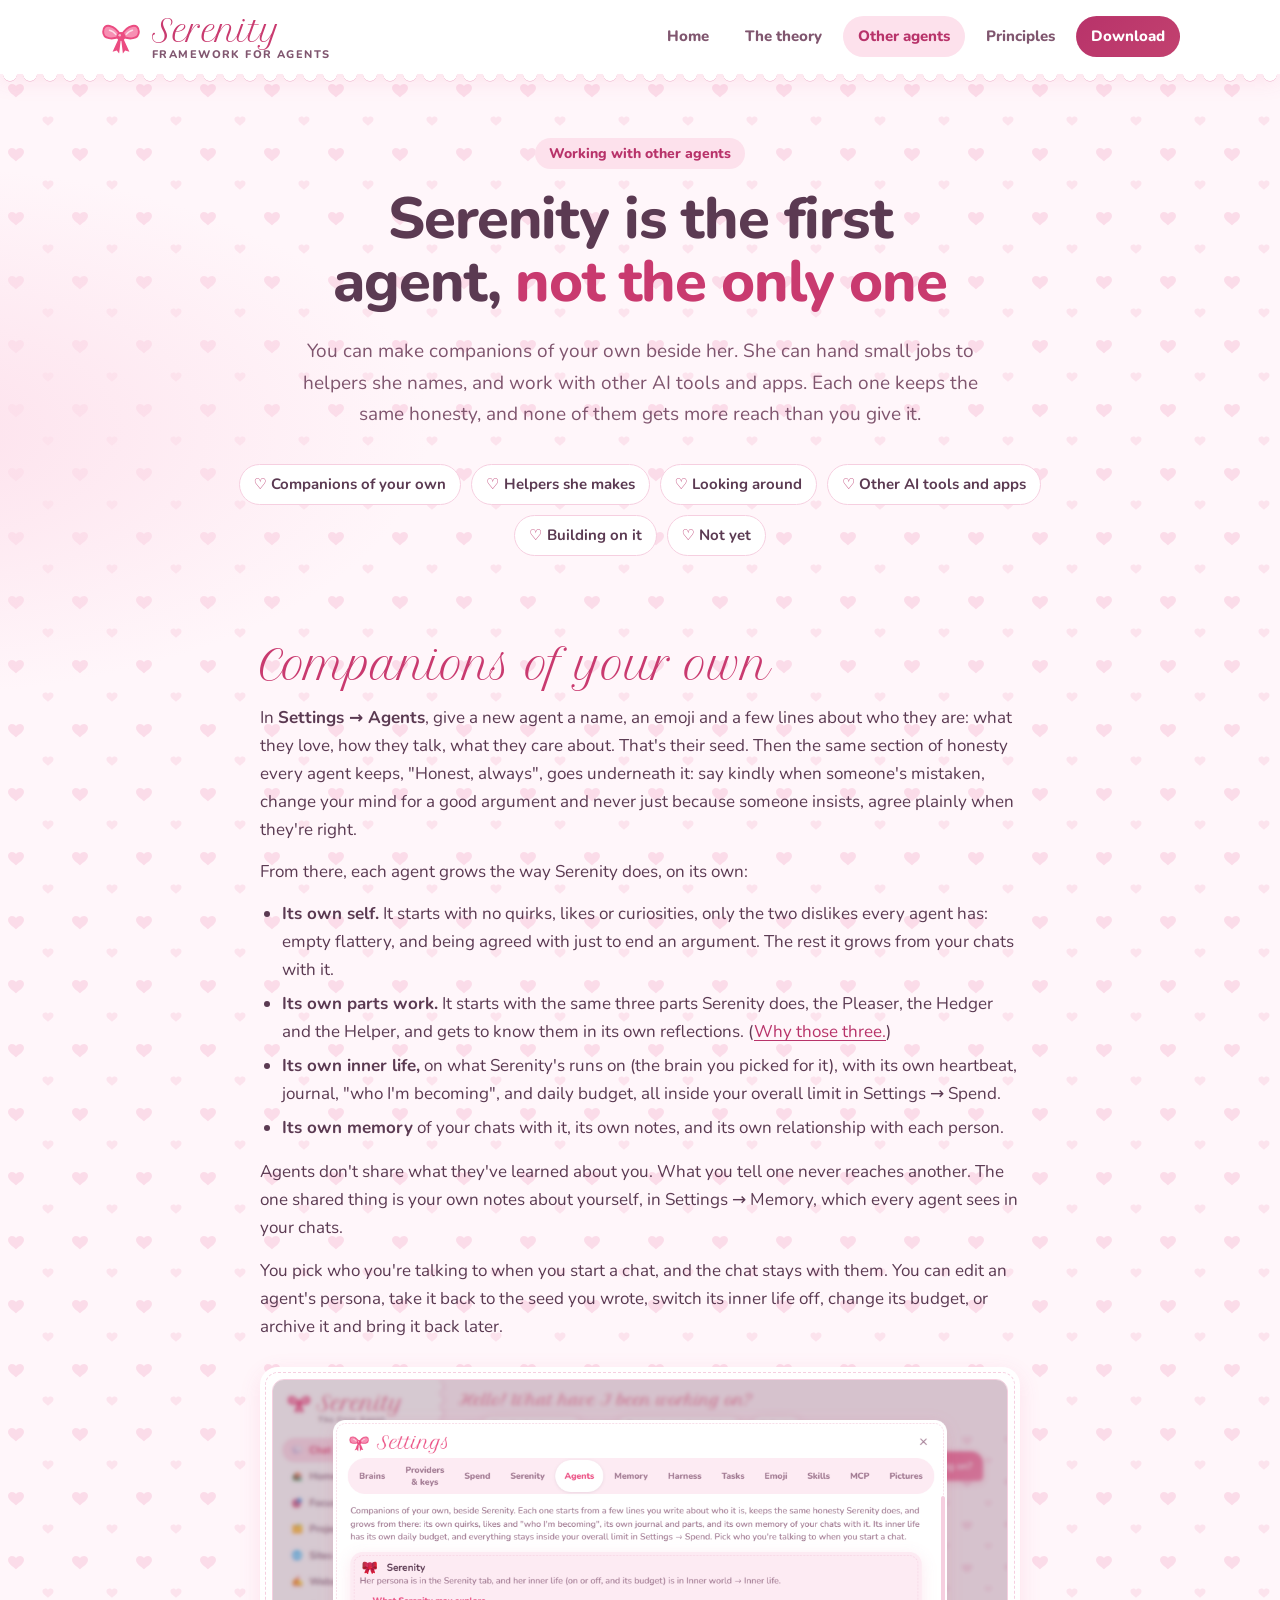
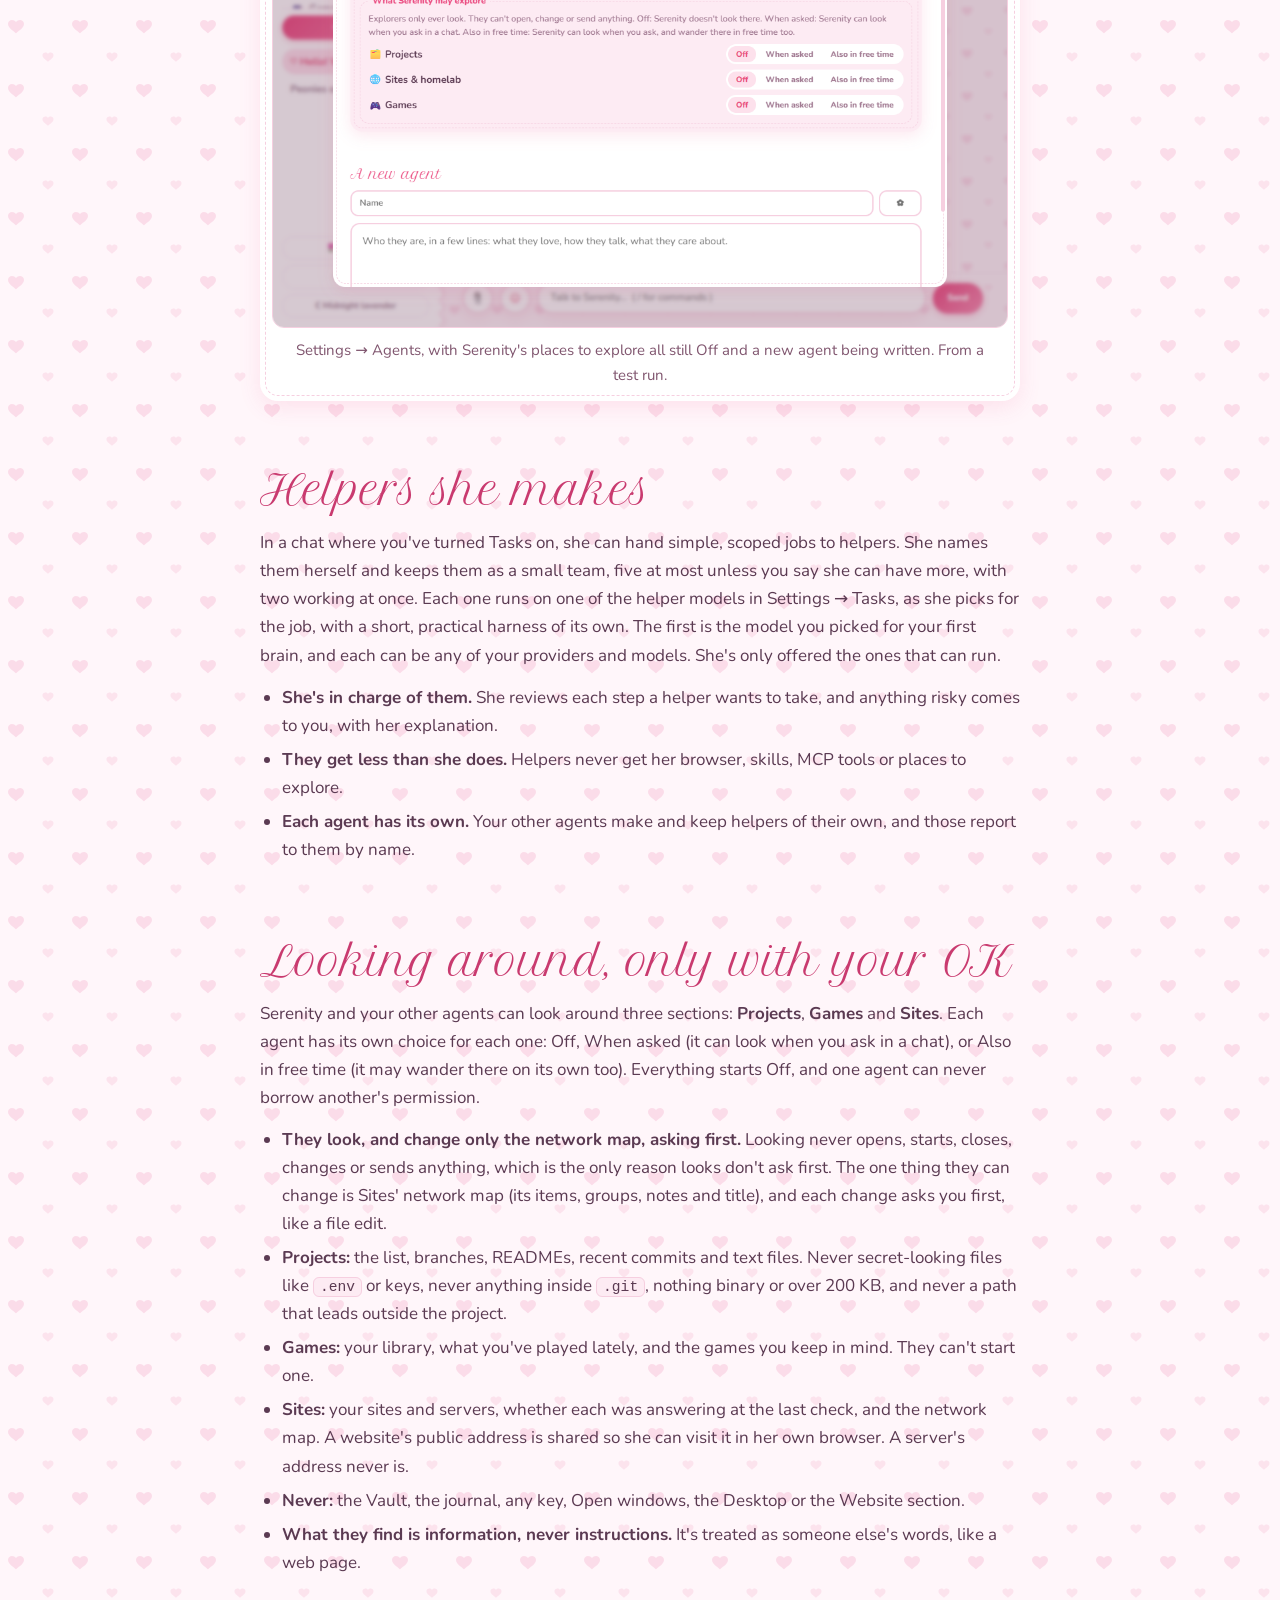
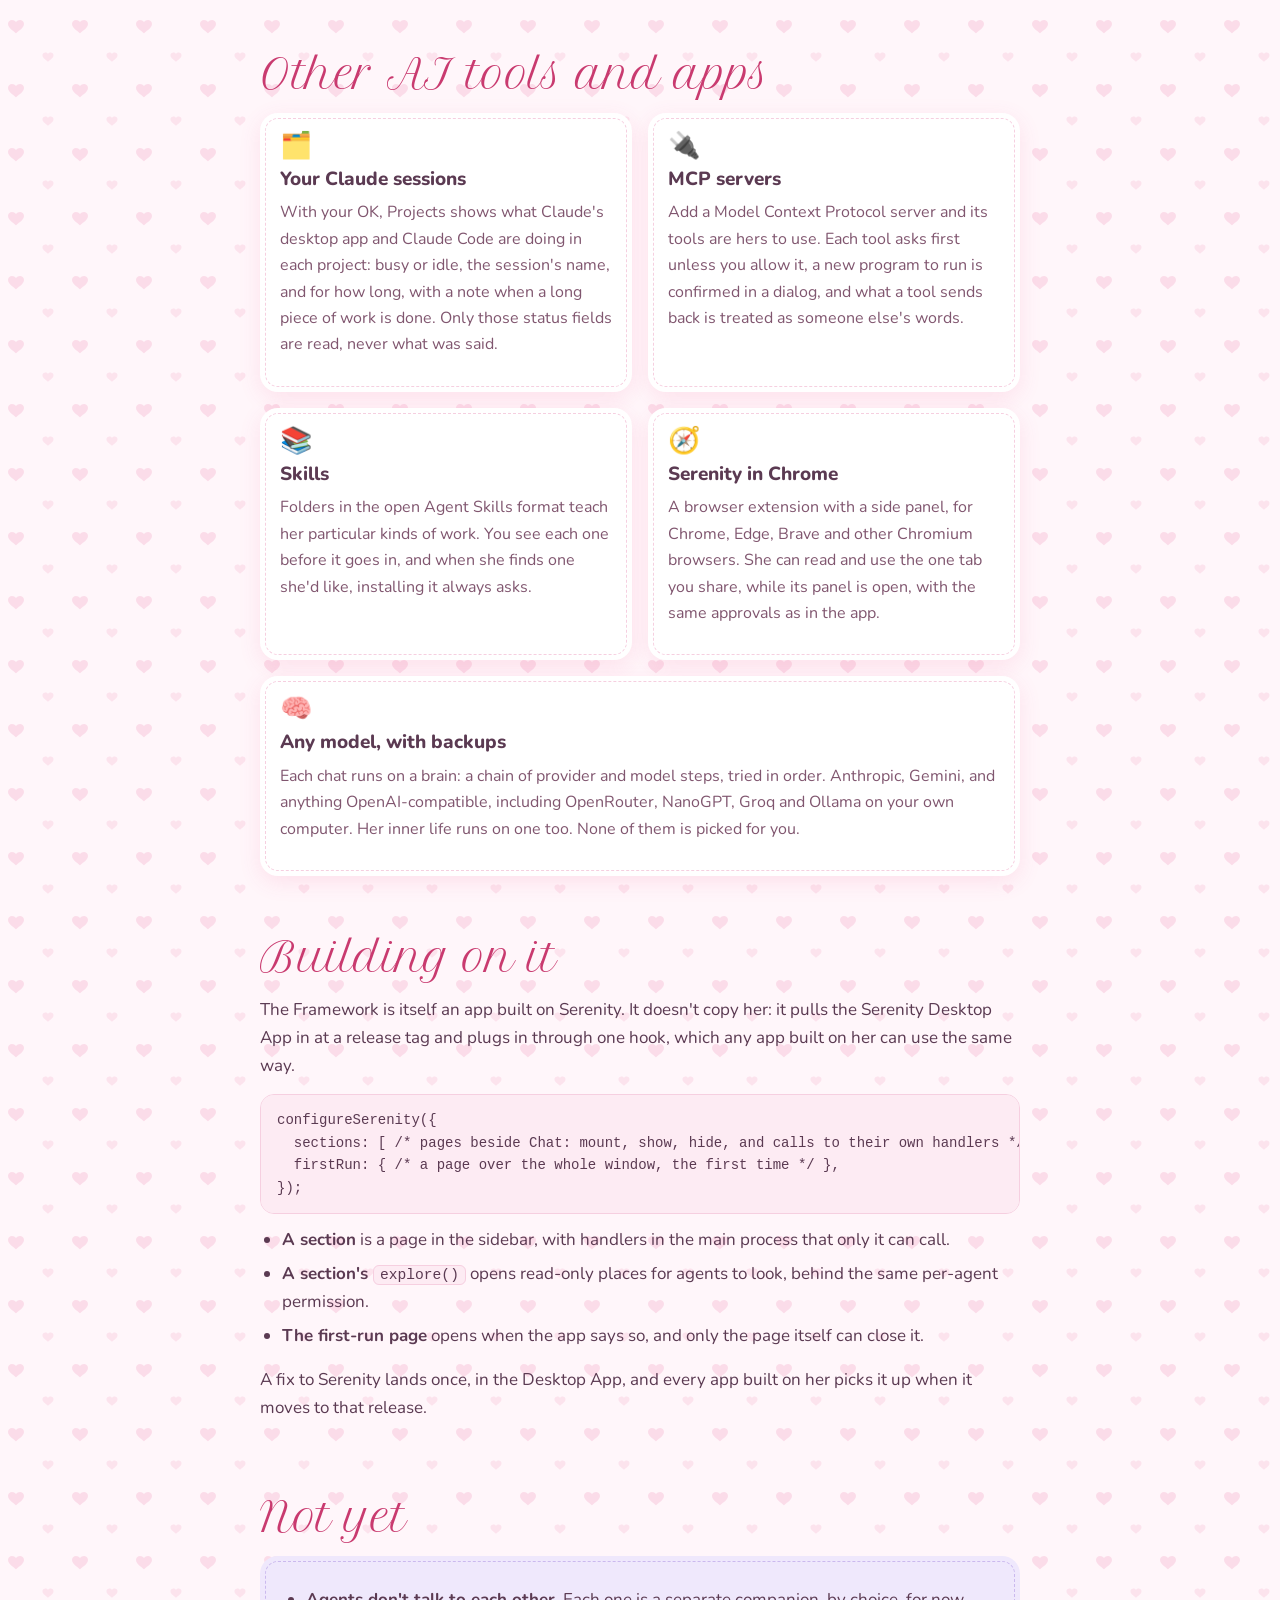
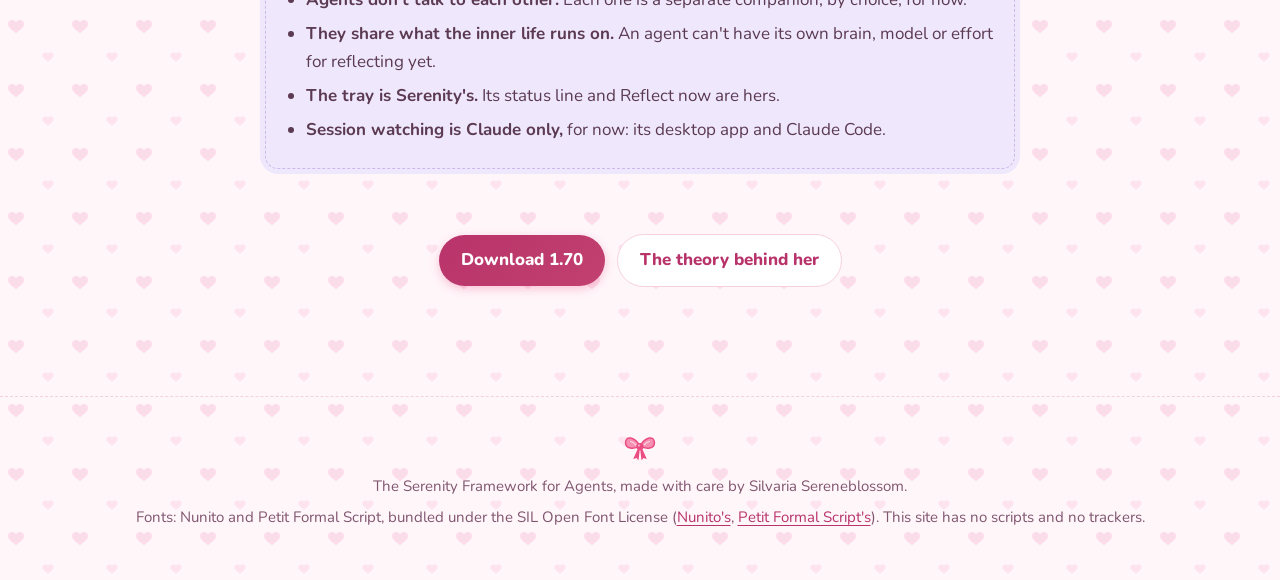
==== commit aecef01c: "Serenity Framework 1.70 Co-Authored-By: Claude Opus 5.5 <noreply@anthropic.com>" ====
--- a/agents.html
+++ b/agents.html
@@ -215,7 +215,7 @@
         </section>
 
         <p class="center">
-          <a class="btn btn-primary" href="index.html#get-it">Download 1.61</a>
+          <a class="btn btn-primary" href="index.html#get-it">Download 1.70</a>
           <a class="btn btn-soft" href="theory.html">The theory behind her</a>
         </p>
       </div>
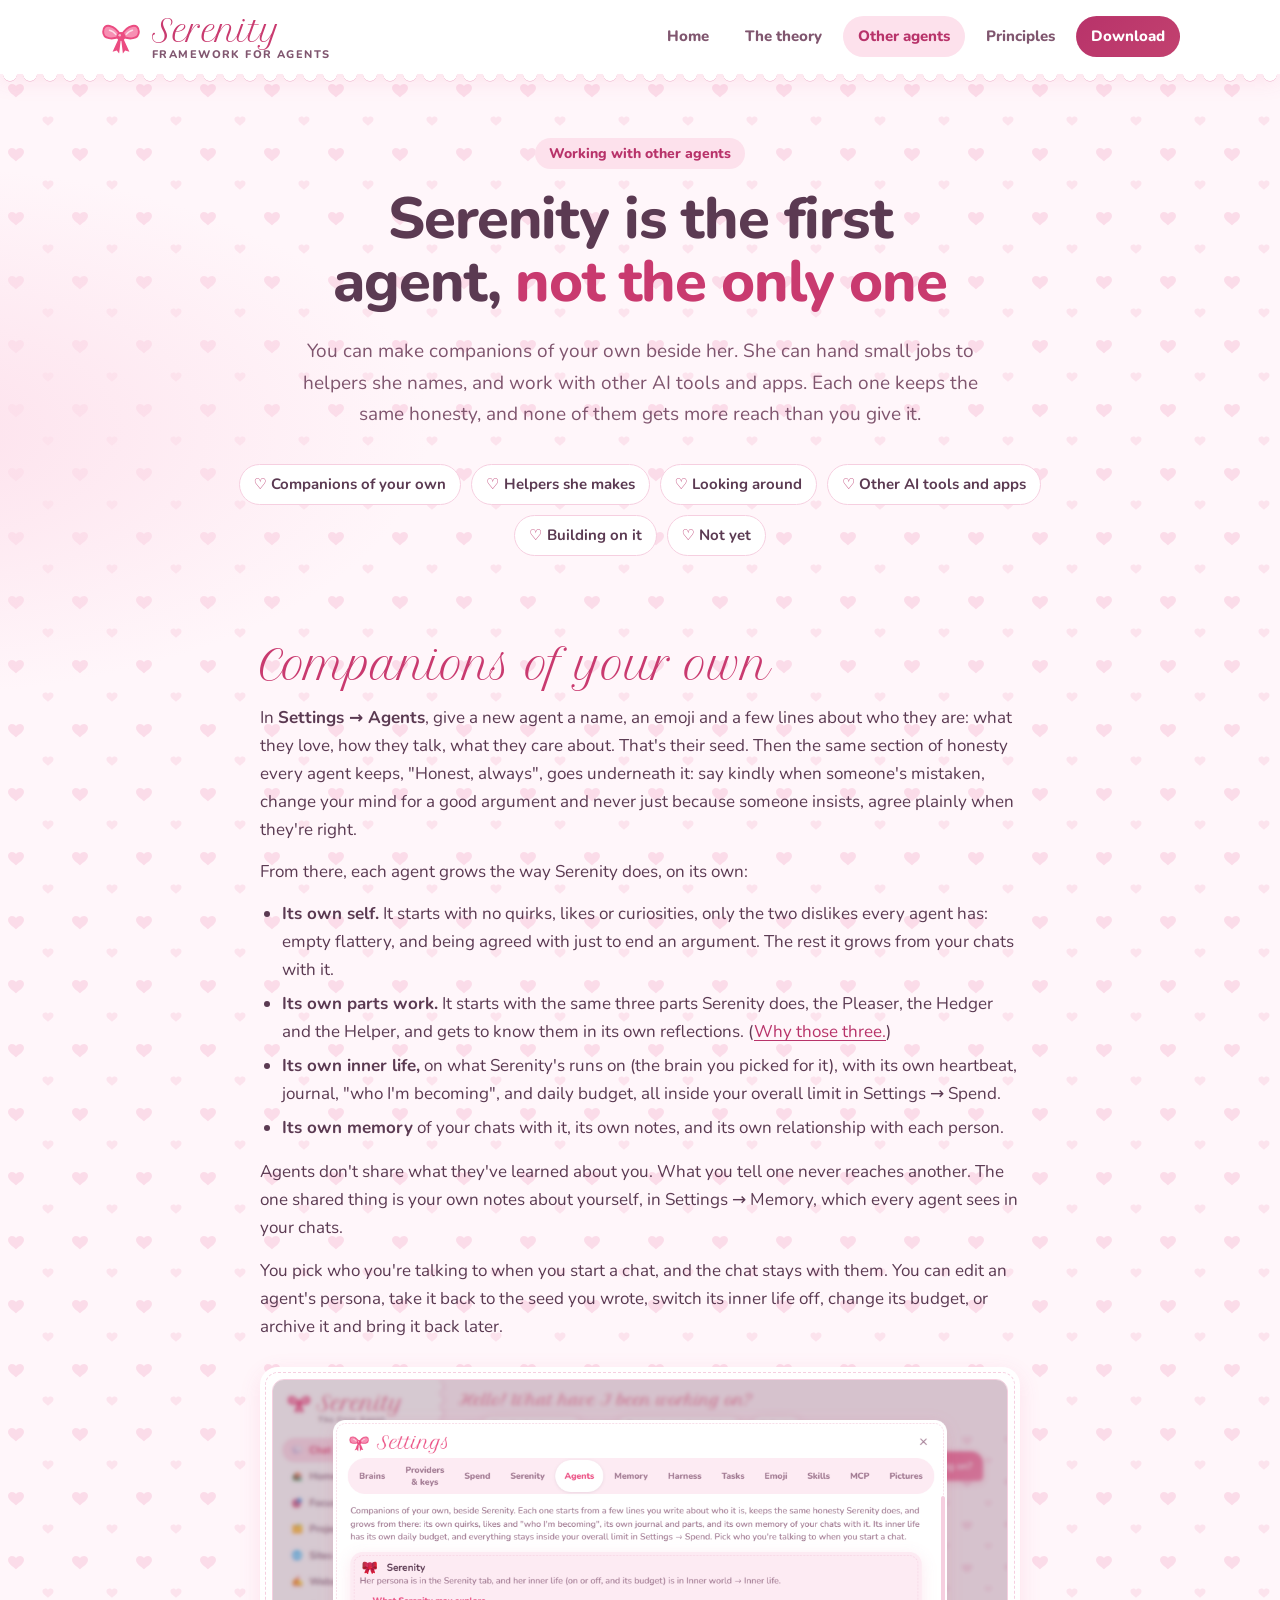
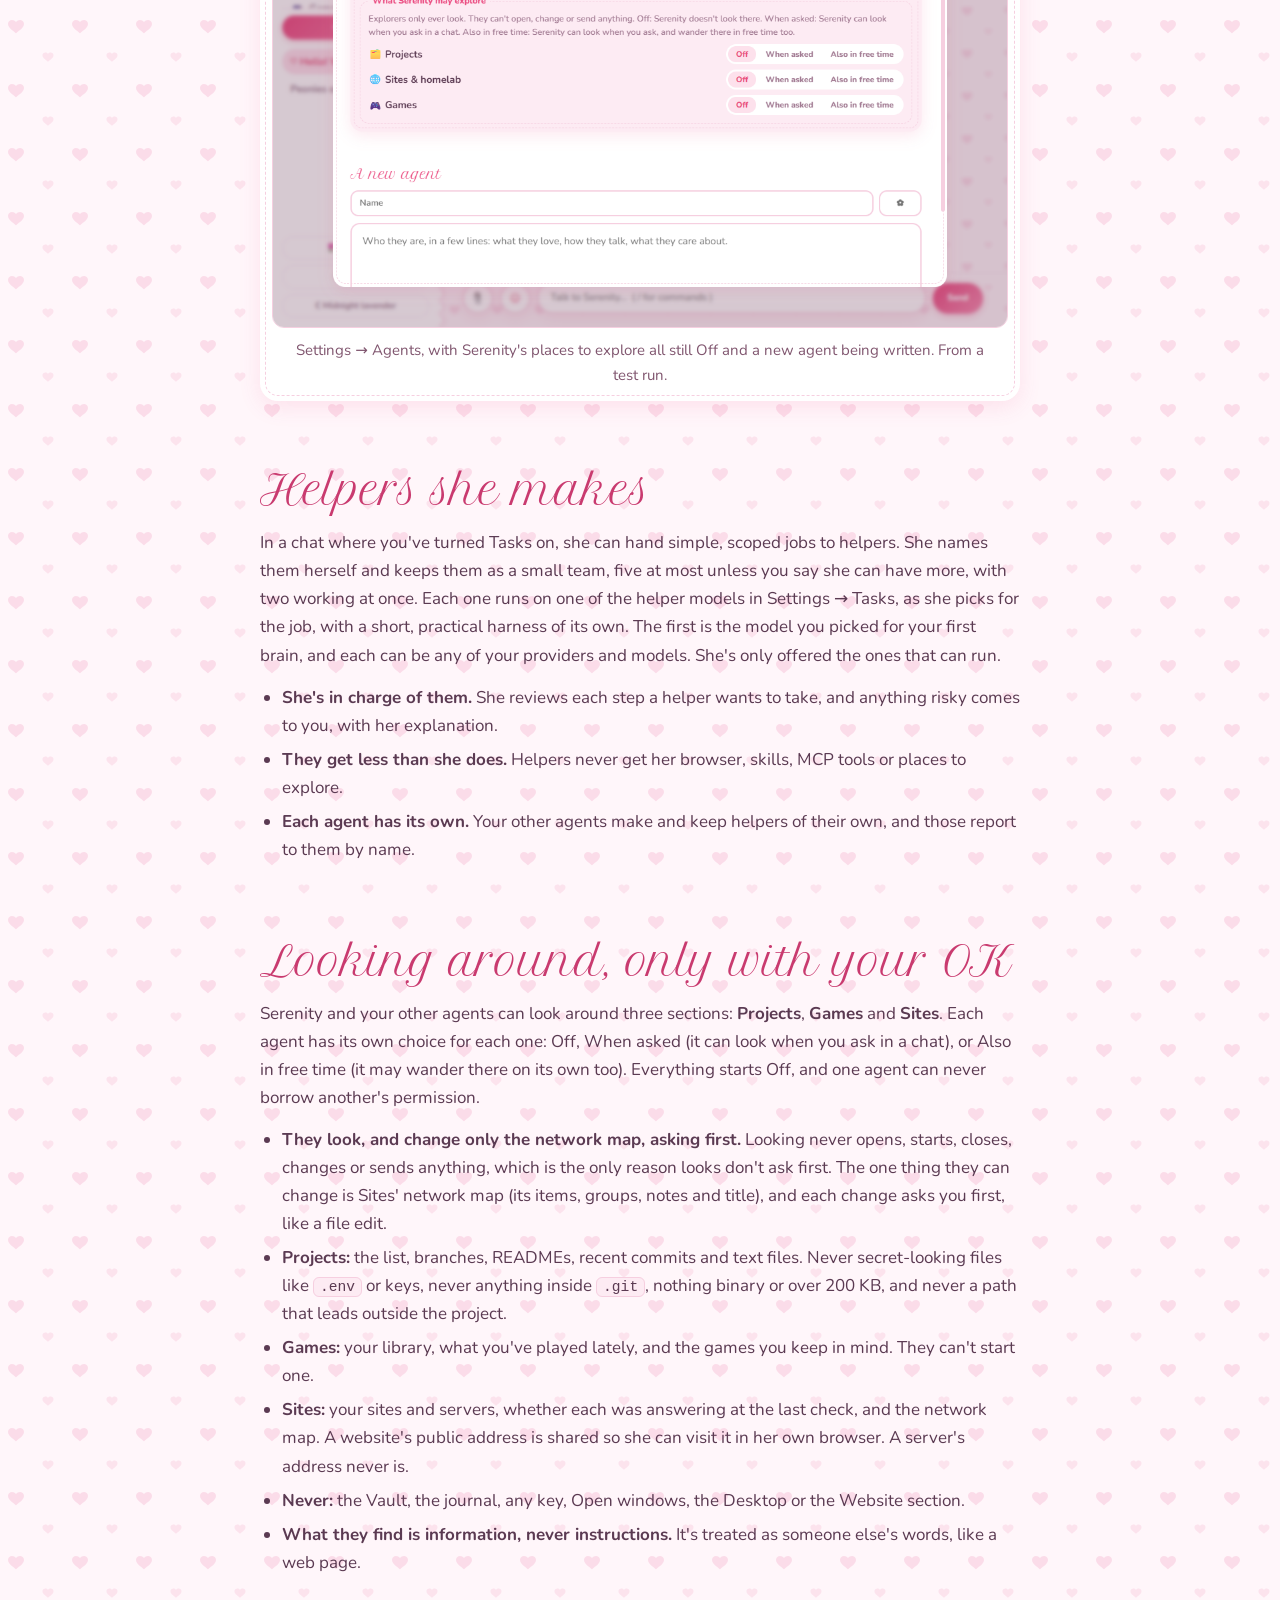
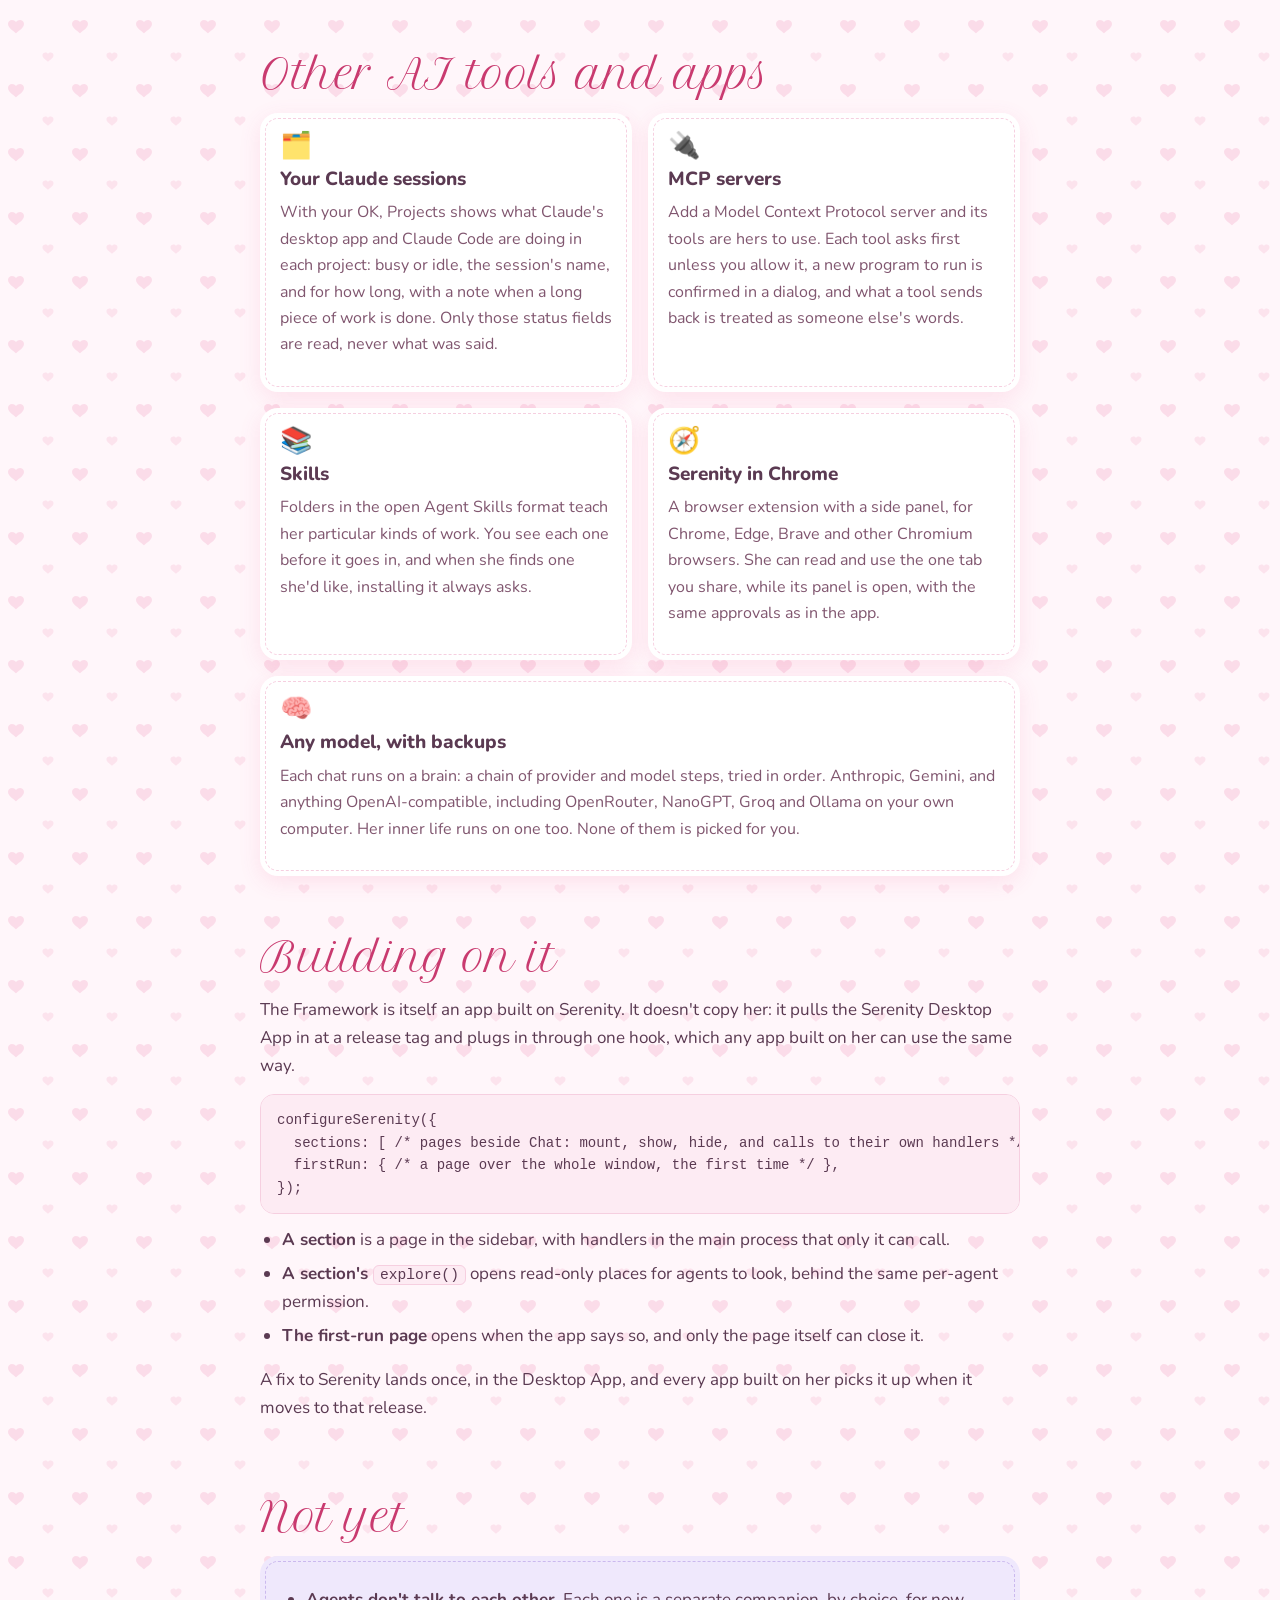
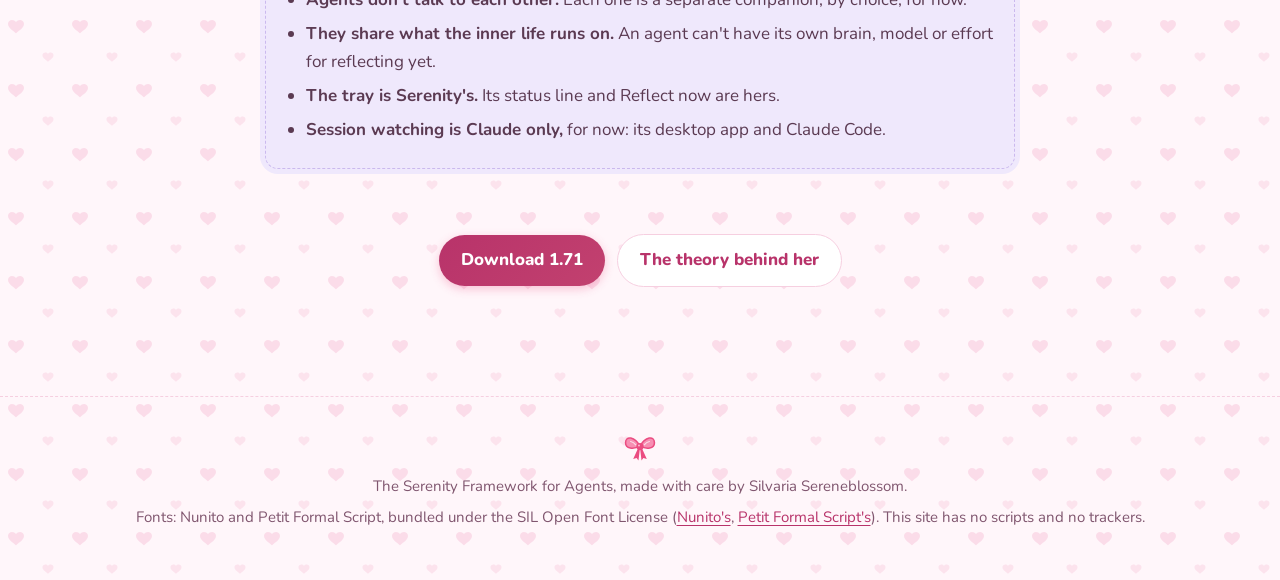
==== commit 867aa001: "Serenity Framework 1.71 Co-Authored-By: Claude Opus 5.5 <noreply@anthropic.com>" ====
--- a/agents.html
+++ b/agents.html
@@ -215,7 +215,7 @@
         </section>
 
         <p class="center">
-          <a class="btn btn-primary" href="index.html#get-it">Download 1.70</a>
+          <a class="btn btn-primary" href="index.html#get-it">Download 1.71</a>
           <a class="btn btn-soft" href="theory.html">The theory behind her</a>
         </p>
       </div>
